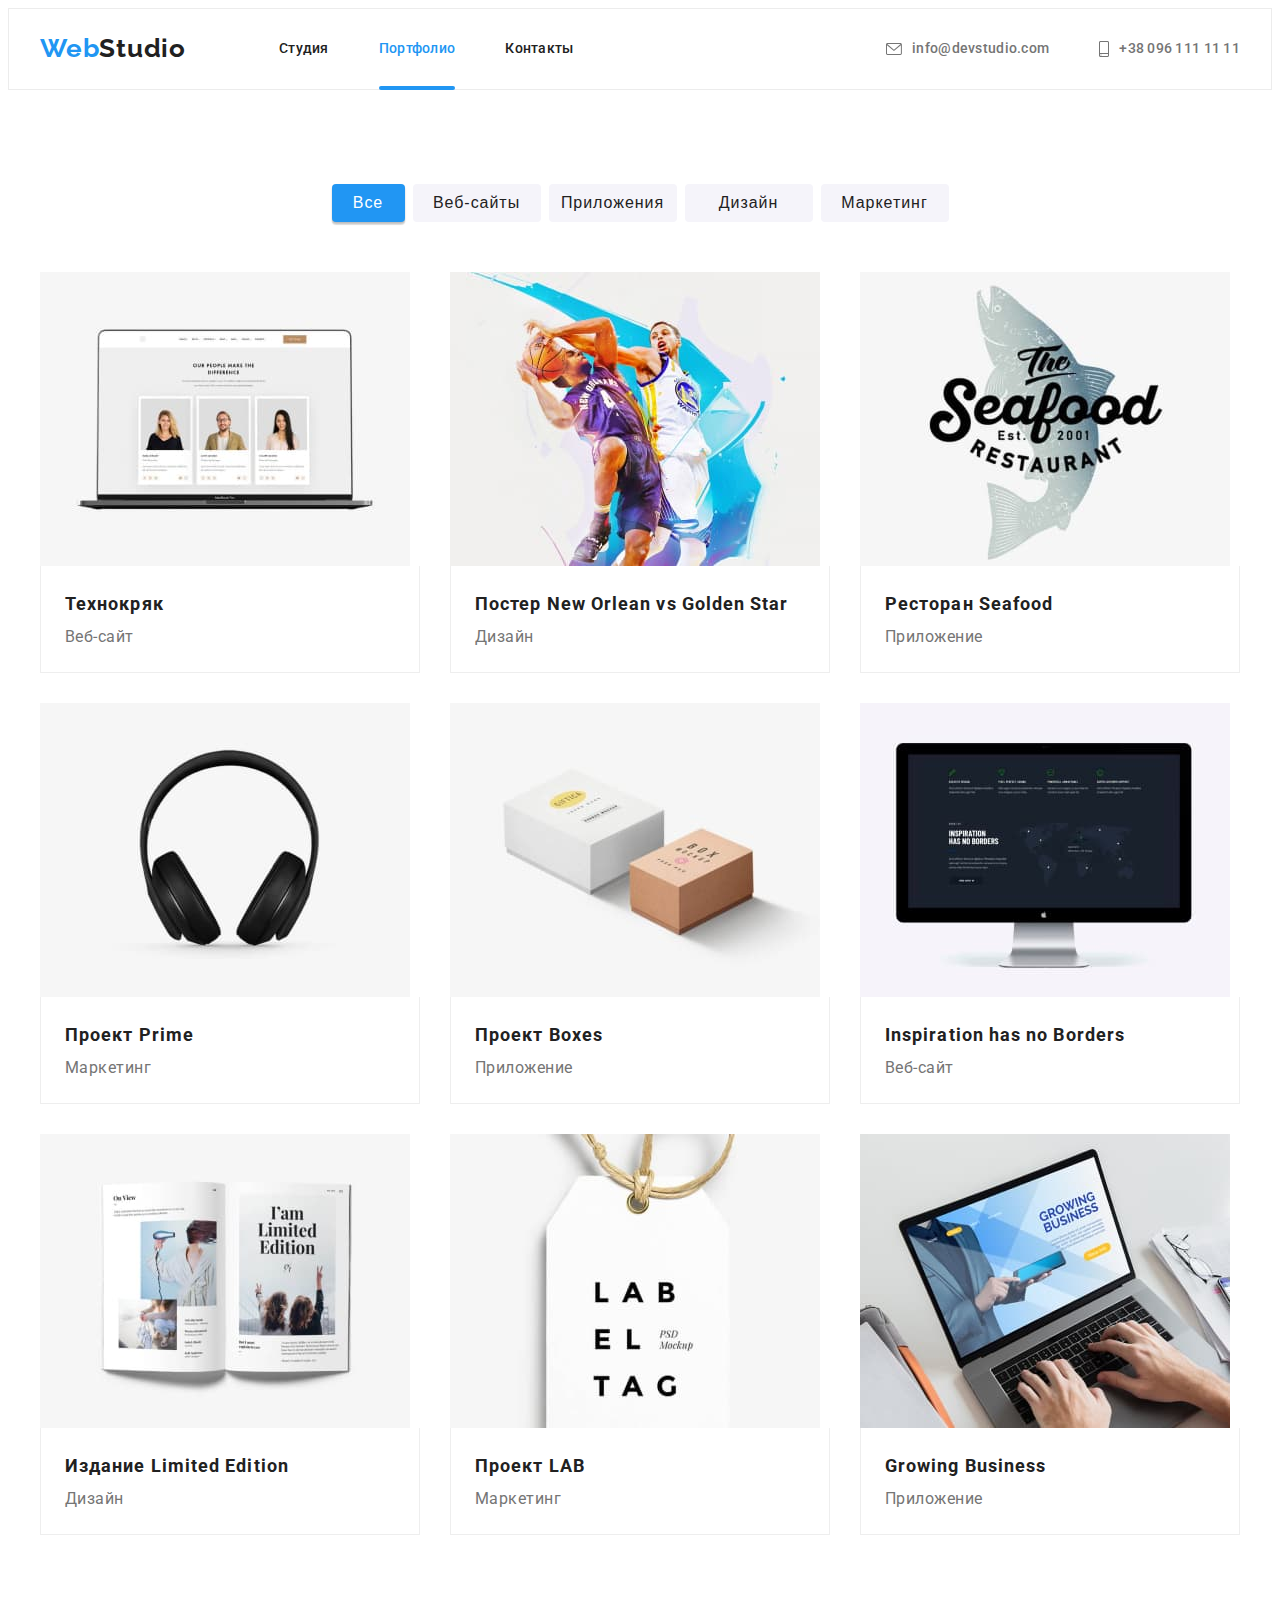
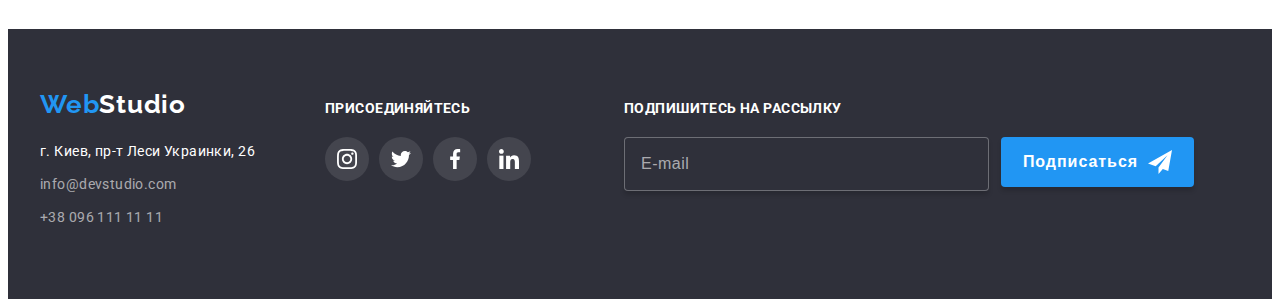
==== portfolio.html @ f20539b7 "ДЗ 8" ====
<!DOCTYPE html>
<html lang="ru">

<head>
    <meta charset="UTF-8">
    <meta name="viewport" content="width=device-width, initial-scale=1.0" />
    <title>Портфолио</title>
    <link rel="preconnect" href="https://fonts.gstatic.com">
    <link
        href="https://fonts.googleapis.com/css2?family=Raleway:wght@700&family=Roboto:wght@400;500;700;900&display=swap"
        rel="stylesheet">
    <link rel="stylesheet" href="https://cdnjs.cloudflare.com/ajax/libs/modern-normalize/1.0.0/modern-normalize.min.css"
        integrity="sha512-ISS7cAi1PEhQ8jnbJpJZMd29NlhNj4AWYyLOSp2CE/CsHxTCu+r+t0D2yoJudVrd0/8fTVPUVDzY5Tvli75u/g=="
        crossorigin="anonymous" />
    <link rel="stylesheet" href="./css/portfolio.min.css">
</head>
<body>
    <!--Шапка сайта-->
<header class="header">
    <div class="header-container container">
        <nav class="navigation">
            <a class="logo logo_theme_light link" href="/" lang="en"><span class="logo_accent-text">Web</span>Studio</a>
            <ul class="menu list">
                <li class="menu__item"><a class="menu__link link" href="./index.html">Студия</a></li>
                <li class="menu__item"><a class="menu__link menu__link_current link" href="">Портфолио</a></li>
                <li class="menu__item"><a class="menu__link link" href="">Контакты</a></li>
            </ul>
        </nav>
        <ul class="contact-list list">
            <li class="contact-list__item menu__item">
                <a class="contact-list__link link" href="mailto:info@devstudio.com">
                    <svg class="contact-list__logo" width="16px" height="12px">
                        <use href="./images/icons.svg#icon-mail"></use>
                    </svg> info@devstudio.com</a>
            </li>
            <li class="contact-list__item menu__item">
                <a class="contact-list__link link" href="tel:+380961111111">
                    <svg class="contact-list__logo" width="10px" height="16px">
                        <use href="./images/icons.svg#icon-tel"></use>
                    </svg> +38 096 111 11 11</a>
            </li>
        </ul>
    </div>
</header>
    <main>
        <section class="portfolio">
            <div class="container">
                <ul class="portfolio-fillter list">
                    <li class="portfolio-fillter__item">
                        <h2 class="visually-hidden">кнопка-все</h2>
                        <button class="portfolio-btn portfolio-btn_active button" type="button">Все</button>
                    </li>
                    <li class="portfolio-fillter__item">
                        <h2 class="visually-hidden">кнопка-веб-сайты</h2>
                        <button class="portfolio-btn button" type="button">Веб-сайты</button>
                    </li>
                    <li class="portfolio-fillter__item">
                        <h2 class="visually-hidden">кнопка-приложения</h2>
                        <button class="portfolio-btn button" type="button">Приложения</button>
                    </li>
                    <li class="portfolio-fillter__item">
                        <h2 class="visually-hidden">кнопка-дизайн</h2>
                        <button class="portfolio-btn button" type="button">Дизайн</button>
                    </li>
                    <li class="portfolio-fillter__item">
                        <h2 class="visually-hidden">кнопка-маркетинг</h2>
                        <button class="portfolio-btn button" type="button">Маркетинг</button>
                    </li>
                </ul>
                    <h2 class="visually-hidden">projects</h2>
                <ul class="portfolio__list list">
                    <li class="portfolio-card">
                        <a class="portfolio-card__link link" href="">
                           <div class="portfolio-card__overlay">
                                <img src="./images/technocryak.jpg" alt="изображение сайта" width="370" height="294">
                                <p class="portfolio-card__overlay_text">Технокряк это современная площадка распространения коронавируса. Компании используют эту платформу
                                    для цифрового
                                    шпионажа и атак на защищённые сервера конкурентов.</p>
                           </div>
                            <div class="portfolio-card__overlay_description">
                                <h3 class="portfolio-card__title">Технокряк</h3>
                                <p class="portfolio-card__category">Веб-сайт</p>
                            </div>
                        </a>
                    </li>
                    <li class="portfolio-card">
                        <a class="portfolio-card__link link" href="">
                            <div class="portfolio-card__overlay">
                                <img src="./images/neworlean.jpg" alt="изображение постера" width="370" height="294">
                                <p class="portfolio-card__overlay_text">Технокряк это современная площадка распространения коронавируса. Компании используют эту платформу
                                    для цифрового
                                    шпионажа и атак на защищённые сервера конкурентов.</p>
                            </div>
                            <div class="portfolio-card__overlay_description">
                                <h3 class="portfolio-card__title">Постер New Orlean vs Golden Star</h3>
                                <p class="portfolio-card__category">Дизайн</p>
                            </div>
                        </a>
                    </li>
                    <li class="portfolio-card">
                        <a class="portfolio-card__link link" href="">
                            <div class="portfolio-card__overlay">
                                <img src="./images/seafood.jpg" alt="приложение ресторана" width="370" height="294">
                                <p class="portfolio-card__overlay_text">Технокряк это современная площадка распространения коронавируса. Компании используют эту платформу
                                для цифрового
                                шпионажа и атак на защищённые сервера конкурентов.</p>
                            </div>
                            <div class="portfolio-card__overlay_description">
                                <h3 class="portfolio-card__title">Ресторан Seafood</h3>
                                <p class="portfolio-card__category">Приложение</p>
                            </div>
                        </a>
                    </li>
                    <li class="portfolio-card">
                        <a class="portfolio-card__link link" href="">
                            <div class="portfolio-card__overlay">
                                <img src="./images/prime.jpg" alt="изображение проекта маркетинга" width="370" height="294">
                                <p class="portfolio-card__overlay_text">Технокряк это современная площадка распространения коронавируса. Компании используют эту платформу
                                для цифрового
                                шпионажа и атак на защищённые сервера конкурентов.</p>
                            </div>
                            <div class="portfolio-card__overlay_description">
                                <h3 class="portfolio-card__title">Проект Prime</h3>
                                <p class="portfolio-card__category">Маркетинг</p>
                            </div>
                        </a>
                    </li>
                    <li class="portfolio-card">
                        <a class="portfolio-card__link link" href="">
                            <div class="portfolio-card__overlay">
                                <img src="./images/boxes.jpg" alt="изображение приложения проекта" width="370" height="294">
                                <p class="portfolio-card__overlay_text">Технокряк это современная площадка распространения коронавируса. Компании используют эту платформу
                                для цифрового
                                шпионажа и атак на защищённые сервера конкурентов.</p>
                            </div>
                            <div class="portfolio-card__overlay_description">
                                <h3 class="portfolio-card__title">Проект Boxes</h3>
                                <p class="portfolio-card__category">Приложение</p>
                            </div>
                        </a>
                    </li>
                    <li class="portfolio-card">
                        <a class="portfolio-card__link link" href="">
                            <div class="portfolio-card__overlay">
                                <img src="./images/inspiration.jpg" alt="изображение сайта" width="370" height="294">
                                <p class="portfolio-card__overlay_text">Технокряк это современная площадка распространения коронавируса. Компании используют эту платформу
                                для цифрового
                                шпионажа и атак на защищённые сервера конкурентов.</p>
                            </div>
                            <div class="portfolio-card__overlay_description">
                                <h3 class="portfolio-card__title">Inspiration has no Borders</h3>
                                <p class="portfolio-card__category">Веб-сайт</p>
                            </div>
                        </a>
                    </li>
                    <li class="portfolio-card">
                        <a class="portfolio-card__link link" href="">
                            <div class="portfolio-card__overlay">
                                <img src="./images/limitededition.jpg" alt="изображение дизайна издания" width="370" height="294">
                                <p class="portfolio-card__overlay_text">Технокряк это современная площадка распространения коронавируса. Компании используют эту платформу
                                для цифрового
                                шпионажа и атак на защищённые сервера конкурентов.</p>
                            </div>
                            <div class="portfolio-card__overlay_description">
                                <h3 class="portfolio-card__title">Издание Limited Edition</h3>
                                <p class="portfolio-card__category">Дизайн</p>
                            </div>
                        </a>
                    </li>
                    <li class="portfolio-card">
                        <a class="portfolio-card__link link" href="">
                            <div class="portfolio-card__overlay">
                                <img src="./images/lab.jpg" alt="изображение проекта маркетинга" width="370" height="294">
                                <p class="portfolio-card__overlay_text">Технокряк это современная площадка распространения коронавируса. Компании используют эту платформу
                                для цифрового
                                шпионажа и атак на защищённые сервера конкурентов.</p>
                            </div>
                            <div class="portfolio-card__overlay_description">
                                <h3 class="portfolio-card__title">Проект LAB</h3>
                                <p class="portfolio-card__category">Маркетинг</p>
                            </div>
                        </a>
                    </li>
                    <li class="portfolio-card">
                        <a class="portfolio-card__link link" href="">
                            <div class="portfolio-card__overlay">
                                <img src="./images/growingbusiness.jpg" alt="изображение приложения" width="370" height="294">
                                <p class="portfolio-card__overlay_text">Технокряк это современная площадка распространения коронавируса. Компании используют эту платформу
                                для цифрового
                                шпионажа и атак на защищённые сервера конкурентов.</p>
                            </div>
                            <div class="portfolio-card__overlay_description">
                                <h3 class="portfolio-card__title">Growing Business</h3>
                                <p class="portfolio-card__category">Приложение</p>
                            </div>
                        </a>
                    </li>
                </ul>
            </div>
        </section>
    </main>
    <!--Подвал сайта-->
    <footer class="footer">
        <div class="footer-container container">
            <div class="contacts-section">
                <a class="logo logo_theme_dark link" href="" lang="en"><span class="logo_accent-text">Web</span>Studio</a>
                <address class="address">
                    <ul class="address__list list">
                        <li class="address__item"><a class="address__link address__link_theme-light link"
                                href="https://goo.gl/maps/LXZm2R2SJm3Z9BvE9">г. Киев, пр-т Леси Украинки, 26</a></li>
                        <li class="address__item"><a class="address__link link" href="mailto:info@devstudio.com"
                                lang="en">info@devstudio.com</a></li>
                        <li class="address__item"><a class="address__link link" href="tel:+380961111111">+38 096 111 11
                                11</a></li>
                    </ul>
                </address>
            </div>
            <div class="footer-social-list">
                <p class="footer-social-list__text">присоединяйтесь</p>
                <ul class="social-list list">
                    <li class="social-list__item">
                        <a href="" class="social-list__link footer-social-list__link">
                            <svg class="social-list__icon" width="20px" height="20px">
                                <use href="./images/icons.svg#icon-instagram"></use>
                            </svg>
                        </a>
                    </li>
                    <li class="social-list__item">
                        <a href="" class="social-list__link footer-social-list__link">
                            <svg class="social-list__icon" width="20px" height="20px">
                                <use href="./images/icons.svg#icon-twitter"></use>
                            </svg>
                        </a>
                    </li>
                    <li class="social-list__item">
                        <a href="" class="social-list__link footer-social-list__link">
                            <svg class="social-list__icon" width="20px" height="20px">
                                <use href="./images/icons.svg#icon-facebook"></use>
                            </svg>
                        </a>
                    </li>
                    <li class="social-list__item">
                        <a href="" class="social-list__link footer-social-list__link">
                            <svg class="social-list__icon" width="20px" height="20px">
                                <use href="./images/icons.svg#icon-linkedin"></use>
                            </svg>
                        </a>
                    </li>
                </ul>
            </div>
            <div class="form-field">
                <b class="form-field__text">Подпишитесь на рассылку</b>
                <form action="#" class="footer-form">
                    <input type="email" name="footer-user-mail" class="footer-form__input" placeholder="E-mail" required>
                    <button type="submit" class="footer-form__btn hero__btn button">
                        Подписаться
                        <svg class="footer-form__icon" width="24px" height="24px">
                            <use href="./images/icons.svg#icon-send"></use>
                        </svg>
                    </button>
                </form>
            </div>
        </div>
    </footer>
    <script src="./js/modal.js"></script>
</body>
</html>
---- css/portfolio.min.css ----
:root{--main-font: "Roboto", sans-serif;--secondary-font: "Raleway", sans-serif;--accent-color: #2196f3;--footer-color: #2f303a;--background-color: #ffffff;--font-color: #212121;--description-color: #757575;--secondary-background: #f5f4fa;--adress-color: rgba(255, 255, 255, 0.6);--border-cards: #eeeeee;--accent-padding-top: 94px;--accent-padding-bottom: 94px;--color-link: #afb1b8;--color-footer-link: rgba(255, 255, 255, 0.1);--color-border-header: #ececec;--color-hover-btn: #188ce8}.visually-hidden{position:absolute !important;clip:rect(1px 1px 1px 1px);clip:rect(1px, 1px, 1px, 1px);padding:0 !important;border:0 !important;height:1px !important;width:1px !important;overflow:hidden}body{font-family:var(--main-font);background-color:var(--background-color)}h1,h2,h3,h4,h5,h6,p{margin:0}ul,ol{margin:0;padding:0}img{display:block}.link{text-decoration:none}.list{list-style:none}.address{font-style:normal}.title{font-weight:700;font-size:36px;line-height:1.17;letter-spacing:0.03em;color:var(--font-color);text-align:center;margin-bottom:50px}.container{width:1200px;margin:0 auto;padding-left:15px;padding-right:15px}.logo{font-family:var(--secondary-font);font-weight:700;font-size:26px;line-height:1.19;letter-spacing:0.03em}.logo_theme_light{padding-top:24px;padding-bottom:25px;margin-right:93px;color:var(--font-color)}.logo_theme_dark{color:var(--background-color)}.logo_accent-text{color:var(--accent-color)}.button{font-size:16px;line-height:1.88;letter-spacing:0.06em;cursor:pointer;border:none;border-radius:4px}.social-list{display:flex;align-items:center;justify-content:space-between;margin-top:16px}.social-list__link{display:flex;justify-content:center;align-items:center;border-radius:50%;width:44px;height:44px;background-color:var(--background-color);fill:var(--color-link);transition:fill 250ms cubic-bezier(0.4, 0, 0.2, 1),background-color 250ms cubic-bezier(0.4, 0, 0.2, 1)}.social-list__link:hover,.social-list__link:focus{fill:var(--background-color);background-color:var(--accent-color)}.portfolio-btn{font-weight:500;color:var(--font-color);background-color:var(--secondary-background);height:38px;width:128px;left:576px;top:174px;transition:background-color 250ms cubic-bezier(0.4, 0, 0.2, 1),color 250ms cubic-bezier(0.4, 0, 0.2, 1),box-shadow 250ms cubic-bezier(0.4, 0, 0.2, 1)}.portfolio-btn:hover,.portfolio-btn:focus{background-color:var(--accent-color);color:var(--background-color);box-shadow:0px 3px 1px rgba(0,0,0,0.1),0px 1px 2px rgba(0,0,0,0.08),0px 2px 2px rgba(0,0,0,0.12)}.portfolio-btn_active{background-color:var(--accent-color);color:var(--background-color);height:38px;width:73px;left:495px;top:174px;box-shadow:0px 3px 1px rgba(0,0,0,0.1),0px 1px 2px rgba(0,0,0,0.08),0px 2px 2px rgba(0,0,0,0.12)}.portfolio-fillter{display:flex;align-items:center;justify-content:center;margin-bottom:50px}.portfolio-fillter__item:not(:last-child){margin-right:8px}.header{border:1px solid var(--color-border-header)}.header-container{display:flex;align-items:center}.navigation{display:flex;align-items:center}.menu{display:flex;align-items:center}.menu__item{position:relative}.menu__item:not(:last-child){margin-right:50px}.menu__link{font-weight:500;font-size:14px;line-height:1.14;letter-spacing:0.02em;color:var(--font-color);padding:32px 0px;display:block;transition:color 250ms cubic-bezier(0.4, 0, 0.2, 1)}.menu__link:hover,.menu__link:focus{color:var(--accent-color)}.menu__link_current{color:var(--accent-color)}.menu__link_current::after{content:"";display:block;position:absolute;left:0;bottom:-1.5px;width:100%;height:4px;background-color:var(--accent-color);border-radius:4px}.contact-list{display:flex;justify-content:center;align-items:center;margin-left:auto}.contact-list__link{display:flex;align-items:center;font-weight:500;font-size:14px;line-height:1.14;letter-spacing:0.02em;color:var(--description-color);padding:32px 0px;transition:color 250ms cubic-bezier(0.4, 0, 0.2, 1)}.contact-list__link:hover,.contact-list__link:focus{color:var(--accent-color)}.contact-list__logo{margin-right:10px;fill:var(--description-color);transition:fill 250ms cubic-bezier(0.4, 0, 0.2, 1)}.contact-list__link:hover .contact-list__logo,.contact-list__link:focus .contact-list__logo{fill:var(--accent-color)}.hero{background-color:var(--footer-color);max-width:1600px;padding-top:200px;padding-bottom:200px;text-align:center;margin-left:auto;margin-right:auto;background-image:linear-gradient(rgba(47,48,58,0.4), rgba(47,48,58,0.4)),url(../images/bg-hero.jpg);background-position:center;background-repeat:no-repeat;background-size:cover;background-color:var(--footer-color)}.hero__title{font-weight:900;font-size:44px;line-height:1.36;letter-spacing:0.06em;color:var(--background-color);text-transform:uppercase;width:696px;margin:0 auto;margin-bottom:30px}.hero__btn{display:inline-block;font-weight:700;background-color:var(--accent-color);color:var(--background-color);height:50px;width:200px;left:700px;top:430px;box-shadow:0px 4px 4px 0px rgba(0,0,0,0.15);transition:background-color 250ms cubic-bezier(0.4, 0, 0.2, 1)}.hero__btn:hover,.hero__btn:focus{background-color:var(--color-hover-btn)}.portfolio{padding-top:var(--accent-padding-top);padding-bottom:var(--accent-padding-bottom)}.portfolio__list{display:flex;align-items:center;flex-wrap:wrap;margin-left:-30px;margin-top:-30px}.portfolio-card{flex-basis:calc(100% / 3 - 30px);margin-left:30px;margin-top:30px}.portfolio-card__link{display:block}.portfolio-card__link:hover,.portfolio-card__link:focus{box-shadow:0px 4px 4px 0px rgba(0,0,0,0.25);transition:box-shadow 250ms cubic-bezier(0.4, 0, 0.2, 1)}.portfolio-card__title{font-weight:700;font-size:18px;line-height:2;letter-spacing:0.06em;color:var(--font-color)}.portfolio-card__category{font-size:16px;line-height:1.88;letter-spacing:0.03em;color:var(--description-color)}.portfolio-card__overlay{position:relative;overflow:hidden}.portfolio-card__overlay_text{position:absolute;top:0;left:0;height:100%;background-color:transparent;color:var(--background-color);font-size:18px;line-height:1.56;letter-spacing:0.03em;text-align:left;padding:63px 24px;overflow:auto;transform:translateY(100%);transition:transform 250ms cubic-bezier(0.4, 0, 0.2, 1),background-color 250ms cubic-bezier(0.4, 0, 0.2, 1)}.portfolio-card__link:hover .portfolio-card__overlay_text,.portfolio-card__link:focus .portfolio-card__overlay_text{transform:translateY(0%);background-color:rgba(33,150,243,0.9)}.portfolio-card__overlay_description{padding:20px 24px;border-right:1px solid var(--border-cards);border-bottom:1px solid var(--border-cards);border-left:1px solid var(--border-cards)}.footer{background-color:var(--footer-color);padding-top:60px;padding-bottom:60px}.footer-container{display:flex;align-items:baseline}.address__list{margin-top:20px}.address__item{margin-bottom:9px}.address__link{font-size:14px;line-height:1.71;letter-spacing:0.03em;color:var(--adress-color);transition:color 250ms cubic-bezier(0.4, 0, 0.2, 1)}.address__link:hover,.address__link:focus{color:var(--accent-color)}.address__link_theme-light{color:var(--background-color);transition:color 250ms cubic-bezier(0.4, 0, 0.2, 1)}.address__link_theme-light:hover,.address__link_theme-light:focus{color:var(--accent-color)}.footer-social-list{width:206px;height:80px;margin-left:70px}.footer-social-list__text{font-size:14px;font-weight:700;line-height:1.14;letter-spacing:0.03em;color:var(--background-color);margin-bottom:20px;text-transform:uppercase}.footer-social-list__link{background-color:var(--color-footer-link);fill:var(--background-color)}.form-field{height:86px;width:570px;margin-left:93px}.form-field__text{display:block;font-size:14px;font-weight:700;line-height:1.14;letter-spacing:0.03em;color:var(--background-color);text-transform:uppercase}.footer-form{display:flex;margin-top:20px}.footer-form__input{width:358px;height:50px;border:1px solid rgba(255,255,255,0.3);box-shadow:0px 4px 4px rgba(0,0,0,0.15);border-radius:4px;background-color:var(--footer-color);margin-right:12px;padding-left:16px;color:var(--adress-color)}.footer-form__input::placeholder{font-size:16px;font-weight:400;line-height:1.25;letter-spacing:0.03em;color:var(--adress-color)}.footer-form__btn{display:flex;justify-content:center;align-items:center}.footer-form__icon{fill:var(--background-color);margin-left:10px}
/*# sourceMappingURL=portfolio.min.css.map */
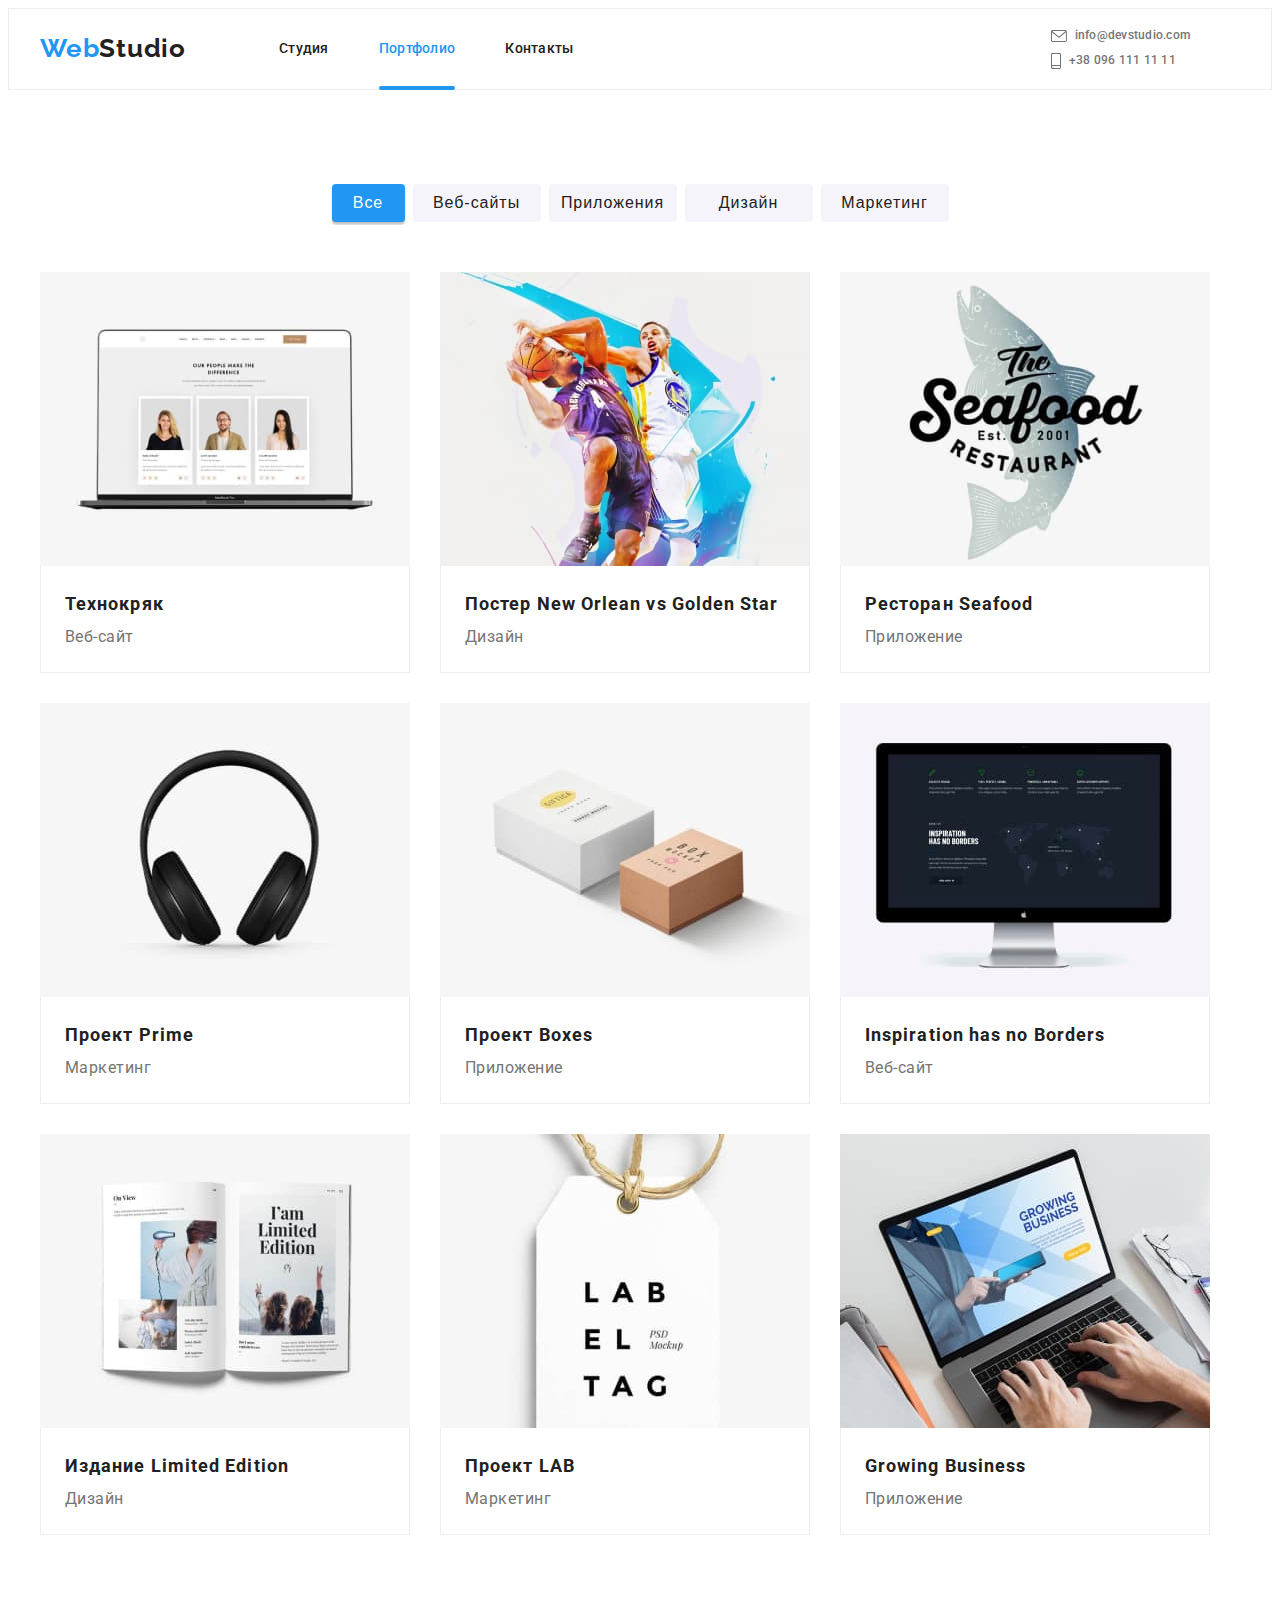
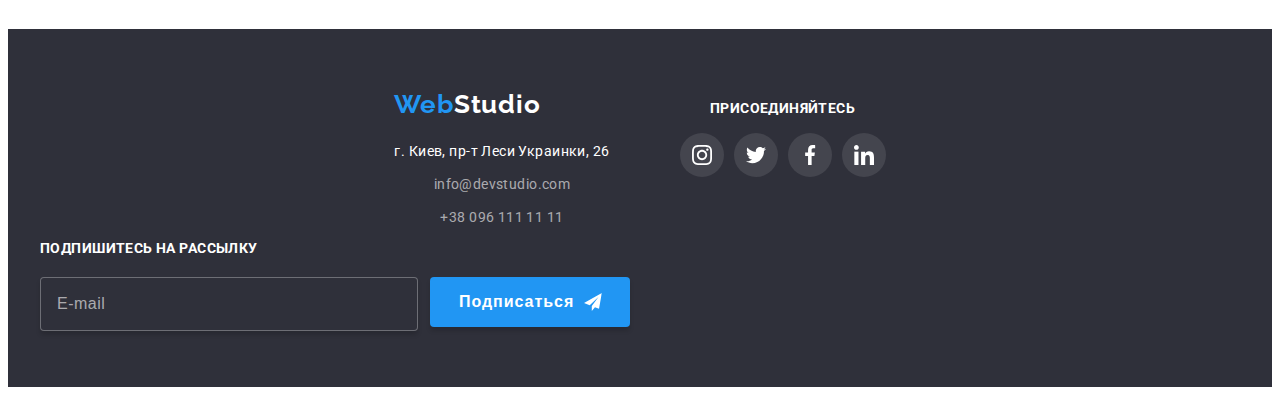
==== commit 18894679: "ДЗ 8" ====
--- a/portfolio.html
+++ b/portfolio.html
@@ -71,12 +71,23 @@
                 <ul class="portfolio__list list">
                     <li class="portfolio-card">
                         <a class="portfolio-card__link link" href="">
-                           <div class="portfolio-card__overlay">
-                                <img src="./images/technocryak.jpg" alt="изображение сайта" width="370" height="294">
+                            <div class="portfolio-card__overlay">
+                                <picture class="portfolio-card__picture">
+                                    <source
+                                        srcset="./images/portfolio/technocryak/technocryak-desktop.jpg 1x, ./images/portfolio/technocryak/technocryak-desktop@2x.jpg 2x"
+                                        media="(min-width: 1200px)">
+                                    <source
+                                        srcset="./images/portfolio/technocryak/technocryak-tablet.jpg 1x, ./images/portfolio/technocryak/technocryak-tablet@2x.jpg 2x"
+                                        media="(min-width: 768px)">
+                                    <source
+                                        srcset="./images/portfolio/technocryak/technocryak-mobile.jpg 1x, ./images/portfolio/technocryak/technocryak-mobile@2x.jpg 2x"
+                                        media="(min-width: 320px)">
+                                    <img src="./images/portfolio/technocryak/technocryak-mobile.jpg" alt="изображение сайта">
+                                </picture>
                                 <p class="portfolio-card__overlay_text">Технокряк это современная площадка распространения коронавируса. Компании используют эту платформу
                                     для цифрового
                                     шпионажа и атак на защищённые сервера конкурентов.</p>
-                           </div>
+                            </div>
                             <div class="portfolio-card__overlay_description">
                                 <h3 class="portfolio-card__title">Технокряк</h3>
                                 <p class="portfolio-card__category">Веб-сайт</p>
@@ -86,7 +97,18 @@
                     <li class="portfolio-card">
                         <a class="portfolio-card__link link" href="">
                             <div class="portfolio-card__overlay">
-                                <img src="./images/neworlean.jpg" alt="изображение постера" width="370" height="294">
+                                <picture class="portfolio-card__picture">
+                                    <source
+                                        srcset="./images/portfolio/neworlean/neworlean-desktop.jpg 1x, ./images/portfolio/neworlean/neworlean-desktop@2x.jpg 2x"
+                                        media="(min-width: 1200px)">
+                                    <source
+                                        srcset="./images/portfolio/neworlean/neworlean-tablet.jpg 1x, ./images/portfolio/neworlean/neworlean-tablet@2x.jpg 2x"
+                                        media="(min-width: 768px)">
+                                    <source
+                                        srcset="./images/portfolio/neworlean/neworlean-mobile.jpg 1x, ./images/portfolio/neworlean/neworlean-mobile@2x.jpg 2x"
+                                        media="(min-width: 320px)">
+                                    <img src="./images/portfolio/neworlean/neworlean-mobile.jpg" alt="изображение постера">
+                                </picture>
                                 <p class="portfolio-card__overlay_text">Технокряк это современная площадка распространения коронавируса. Компании используют эту платформу
                                     для цифрового
                                     шпионажа и атак на защищённые сервера конкурентов.</p>
@@ -100,7 +122,18 @@
                     <li class="portfolio-card">
                         <a class="portfolio-card__link link" href="">
                             <div class="portfolio-card__overlay">
-                                <img src="./images/seafood.jpg" alt="приложение ресторана" width="370" height="294">
+                                <picture class="portfolio-card__picture">
+                                    <source
+                                        srcset="./images/portfolio/seafood/seafood-desktop.jpg 1x, ./images/portfolio/seafood/seafood-desktop@2x.jpg 2x"
+                                        media="(min-width: 1200px)">
+                                    <source
+                                        srcset="./images/portfolio/seafood/seafood-tablet.jpg 1x, ./images/portfolio/seafood/seafood-tablet@2x.jpg 2x"
+                                        media="(min-width: 768px)">
+                                    <source
+                                        srcset="./images/portfolio/seafood/seafood-mobile.jpg 1x, ./images/portfolio/seafood/seafood-mobile@2x.jpg 2x"
+                                        media="(min-width: 320px)">
+                                    <img src="./images/portfolio/seafood/seafood-mobile.jpg" alt="приложение ресторана">
+                                </picture>
                                 <p class="portfolio-card__overlay_text">Технокряк это современная площадка распространения коронавируса. Компании используют эту платформу
                                 для цифрового
                                 шпионажа и атак на защищённые сервера конкурентов.</p>
@@ -114,7 +147,15 @@
                     <li class="portfolio-card">
                         <a class="portfolio-card__link link" href="">
                             <div class="portfolio-card__overlay">
-                                <img src="./images/prime.jpg" alt="изображение проекта маркетинга" width="370" height="294">
+                                <picture class="portfolio-card__picture">
+                                    <source srcset="./images/portfolio/prime/prime-desktop.jpg 1x, ./images/portfolio/prime/prime-desktop@2x.jpg 2x"
+                                        media="(min-width: 1200px)">
+                                    <source srcset="./images/portfolio/prime/prime-tablet.jpg 1x, ./images/portfolio/prime/prime-tablet@2x.jpg 2x"
+                                        media="(min-width: 768px)">
+                                    <source srcset="./images/portfolio/prime/prime-mobile.jpg 1x, ./images/portfolio/prime/prime-mobile@2x.jpg 2x"
+                                        media="(min-width: 320px)">
+                                    <img src="./images/portfolio/prime/prime-mobile.jpg" alt="изображение проекта маркетинга">
+                                </picture>
                                 <p class="portfolio-card__overlay_text">Технокряк это современная площадка распространения коронавируса. Компании используют эту платформу
                                 для цифрового
                                 шпионажа и атак на защищённые сервера конкурентов.</p>
@@ -128,7 +169,15 @@
                     <li class="portfolio-card">
                         <a class="portfolio-card__link link" href="">
                             <div class="portfolio-card__overlay">
-                                <img src="./images/boxes.jpg" alt="изображение приложения проекта" width="370" height="294">
+                                <picture class="portfolio-card__picture">
+                                    <source srcset="./images/portfolio/boxes/boxes-desktop.jpg 1x, ./images/portfolio/boxes/boxes-desktop@2x.jpg 2x"
+                                        media="(min-width: 1200px)">
+                                    <source srcset="./images/portfolio/boxes/boxes-tablet.jpg 1x, ./images/portfolio/boxes/boxes-tablet@2x.jpg 2x"
+                                        media="(min-width: 768px)">
+                                    <source srcset="./images/portfolio/boxes/boxes-mobile.jpg 1x, ./images/portfolio/boxes/boxes-mobile@2x.jpg 2x"
+                                        media="(min-width: 320px)">
+                                    <img src="./images/portfolio/boxes/boxes-mobile.jpg" alt="изображение приложения проекта">
+                                </picture>
                                 <p class="portfolio-card__overlay_text">Технокряк это современная площадка распространения коронавируса. Компании используют эту платформу
                                 для цифрового
                                 шпионажа и атак на защищённые сервера конкурентов.</p>
@@ -142,7 +191,15 @@
                     <li class="portfolio-card">
                         <a class="portfolio-card__link link" href="">
                             <div class="portfolio-card__overlay">
-                                <img src="./images/inspiration.jpg" alt="изображение сайта" width="370" height="294">
+                                <picture class="portfolio-card__picture">
+                                    <source srcset="./images/portfolio/inspiration/inspiration-desktop.jpg 1x, ./images/portfolio/inspiration/inspiration-desktop@2x.jpg 2x"
+                                        media="(min-width: 1200px)">
+                                    <source srcset="./images/portfolio/inspiration/inspiration-tablet.jpg 1x, ./images/portfolio/inspiration/inspiration-tablet@2x.jpg 2x"
+                                        media="(min-width: 768px)">
+                                    <source srcset="./images/portfolio/inspiration/inspiration-mobile.jpg 1x, ./images/portfolio/inspiration/inspiration-mobile@2x.jpg 2x"
+                                        media="(min-width: 320px)">
+                                    <img src="./images/portfolio/inspiration/inspiration-mobile.jpg" alt="изображение сайта">
+                                </picture>
                                 <p class="portfolio-card__overlay_text">Технокряк это современная площадка распространения коронавируса. Компании используют эту платформу
                                 для цифрового
                                 шпионажа и атак на защищённые сервера конкурентов.</p>
@@ -156,7 +213,18 @@
                     <li class="portfolio-card">
                         <a class="portfolio-card__link link" href="">
                             <div class="portfolio-card__overlay">
-                                <img src="./images/limitededition.jpg" alt="изображение дизайна издания" width="370" height="294">
+                                <picture class="portfolio-card__picture">
+                                    <source
+                                        srcset="./images/portfolio/limited-edition/limited-edition-desktop.jpg 1x, ./images/portfolio/limited-edition/limited-edition-desktop@2x.jpg 2x"
+                                        media="(min-width: 1200px)">
+                                    <source
+                                        srcset="./images/portfolio/limited-edition/limited-edition-tablet.jpg 1x, ./images/portfolio/limited-edition/limited-edition-tablet@2x.jpg 2x"
+                                        media="(min-width: 768px)">
+                                    <source
+                                        srcset="./images/portfolio/limited-edition/limited-edition-mobile.jpg 1x, ./images/portfolio/limited-edition/limited-edition-mobile@2x.jpg 2x"
+                                        media="(min-width: 320px)">
+                                    <img src="./images/portfolio/limited-edition/limited-edition-mobile.jpg" alt="изображение дизайна издания">
+                                </picture>
                                 <p class="portfolio-card__overlay_text">Технокряк это современная площадка распространения коронавируса. Компании используют эту платформу
                                 для цифрового
                                 шпионажа и атак на защищённые сервера конкурентов.</p>
@@ -170,7 +238,18 @@
                     <li class="portfolio-card">
                         <a class="portfolio-card__link link" href="">
                             <div class="portfolio-card__overlay">
-                                <img src="./images/lab.jpg" alt="изображение проекта маркетинга" width="370" height="294">
+                                <picture class="portfolio-card__picture">
+                                    <source
+                                        srcset="./images/portfolio/lab/lab-desktop.jpg 1x, ./images/portfolio/lab/lab-desktop@2x.jpg 2x"
+                                        media="(min-width: 1200px)">
+                                    <source
+                                        srcset="./images/portfolio/lab/lab-tablet.jpg 1x, ./images/portfolio/lab/lab-tablet@2x.jpg 2x"
+                                        media="(min-width: 768px)">
+                                    <source
+                                        srcset="./images/portfolio/lab/lab-mobile.jpg 1x, ./images/portfolio/lab/lab-mobile@2x.jpg 2x"
+                                        media="(min-width: 320px)">
+                                    <img src="./images/portfolio/lab/lab-mobile.jpg" alt="изображение проекта маркетинга">
+                                </picture>
                                 <p class="portfolio-card__overlay_text">Технокряк это современная площадка распространения коронавируса. Компании используют эту платформу
                                 для цифрового
                                 шпионажа и атак на защищённые сервера конкурентов.</p>
@@ -184,7 +263,15 @@
                     <li class="portfolio-card">
                         <a class="portfolio-card__link link" href="">
                             <div class="portfolio-card__overlay">
-                                <img src="./images/growingbusiness.jpg" alt="изображение приложения" width="370" height="294">
+                                <picture class="portfolio-card__picture">
+                                    <source srcset="./images/portfolio/growingbusiness/growingbusiness-desktop.jpg 1x, ./images/portfolio/growingbusiness/growingbusiness-desktop@2x.jpg 2x"
+                                        media="(min-width: 1200px)">
+                                    <source srcset="./images/portfolio/growingbusiness/growingbusiness-tablet.jpg 1x, ./images/portfolio/growingbusiness/growingbusiness-tablet@2x.jpg 2x"
+                                        media="(min-width: 768px)">
+                                    <source srcset="./images/portfolio/growingbusiness/growingbusiness-mobile.jpg 1x, ./images/portfolio/growingbusiness/growingbusiness-mobile@2x.jpg 2x"
+                                        media="(min-width: 320px)">
+                                    <img src="./images/portfolio/growingbusiness/growingbusiness-mobile.jpg" alt="изображение приложения">
+                                </picture>
                                 <p class="portfolio-card__overlay_text">Технокряк это современная площадка распространения коронавируса. Компании используют эту платформу
                                 для цифрового
                                 шпионажа и атак на защищённые сервера конкурентов.</p>
--- a/css/portfolio.min.css
+++ b/css/portfolio.min.css
@@ -1,2 +1,2 @@
-:root{--main-font: "Roboto", sans-serif;--secondary-font: "Raleway", sans-serif;--accent-color: #2196f3;--footer-color: #2f303a;--background-color: #ffffff;--font-color: #212121;--description-color: #757575;--secondary-background: #f5f4fa;--adress-color: rgba(255, 255, 255, 0.6);--border-cards: #eeeeee;--accent-padding-top: 94px;--accent-padding-bottom: 94px;--color-link: #afb1b8;--color-footer-link: rgba(255, 255, 255, 0.1);--color-border-header: #ececec;--color-hover-btn: #188ce8}.visually-hidden{position:absolute !important;clip:rect(1px 1px 1px 1px);clip:rect(1px, 1px, 1px, 1px);padding:0 !important;border:0 !important;height:1px !important;width:1px !important;overflow:hidden}body{font-family:var(--main-font);background-color:var(--background-color)}h1,h2,h3,h4,h5,h6,p{margin:0}ul,ol{margin:0;padding:0}img{display:block}.link{text-decoration:none}.list{list-style:none}.address{font-style:normal}.title{font-weight:700;font-size:36px;line-height:1.17;letter-spacing:0.03em;color:var(--font-color);text-align:center;margin-bottom:50px}.container{width:1200px;margin:0 auto;padding-left:15px;padding-right:15px}.logo{font-family:var(--secondary-font);font-weight:700;font-size:26px;line-height:1.19;letter-spacing:0.03em}.logo_theme_light{padding-top:24px;padding-bottom:25px;margin-right:93px;color:var(--font-color)}.logo_theme_dark{color:var(--background-color)}.logo_accent-text{color:var(--accent-color)}.button{font-size:16px;line-height:1.88;letter-spacing:0.06em;cursor:pointer;border:none;border-radius:4px}.social-list{display:flex;align-items:center;justify-content:space-between;margin-top:16px}.social-list__link{display:flex;justify-content:center;align-items:center;border-radius:50%;width:44px;height:44px;background-color:var(--background-color);fill:var(--color-link);transition:fill 250ms cubic-bezier(0.4, 0, 0.2, 1),background-color 250ms cubic-bezier(0.4, 0, 0.2, 1)}.social-list__link:hover,.social-list__link:focus{fill:var(--background-color);background-color:var(--accent-color)}.portfolio-btn{font-weight:500;color:var(--font-color);background-color:var(--secondary-background);height:38px;width:128px;left:576px;top:174px;transition:background-color 250ms cubic-bezier(0.4, 0, 0.2, 1),color 250ms cubic-bezier(0.4, 0, 0.2, 1),box-shadow 250ms cubic-bezier(0.4, 0, 0.2, 1)}.portfolio-btn:hover,.portfolio-btn:focus{background-color:var(--accent-color);color:var(--background-color);box-shadow:0px 3px 1px rgba(0,0,0,0.1),0px 1px 2px rgba(0,0,0,0.08),0px 2px 2px rgba(0,0,0,0.12)}.portfolio-btn_active{background-color:var(--accent-color);color:var(--background-color);height:38px;width:73px;left:495px;top:174px;box-shadow:0px 3px 1px rgba(0,0,0,0.1),0px 1px 2px rgba(0,0,0,0.08),0px 2px 2px rgba(0,0,0,0.12)}.portfolio-fillter{display:flex;align-items:center;justify-content:center;margin-bottom:50px}.portfolio-fillter__item:not(:last-child){margin-right:8px}.header{border:1px solid var(--color-border-header)}.header-container{display:flex;align-items:center}.navigation{display:flex;align-items:center}.menu{display:flex;align-items:center}.menu__item{position:relative}.menu__item:not(:last-child){margin-right:50px}.menu__link{font-weight:500;font-size:14px;line-height:1.14;letter-spacing:0.02em;color:var(--font-color);padding:32px 0px;display:block;transition:color 250ms cubic-bezier(0.4, 0, 0.2, 1)}.menu__link:hover,.menu__link:focus{color:var(--accent-color)}.menu__link_current{color:var(--accent-color)}.menu__link_current::after{content:"";display:block;position:absolute;left:0;bottom:-1.5px;width:100%;height:4px;background-color:var(--accent-color);border-radius:4px}.contact-list{display:flex;justify-content:center;align-items:center;margin-left:auto}.contact-list__link{display:flex;align-items:center;font-weight:500;font-size:14px;line-height:1.14;letter-spacing:0.02em;color:var(--description-color);padding:32px 0px;transition:color 250ms cubic-bezier(0.4, 0, 0.2, 1)}.contact-list__link:hover,.contact-list__link:focus{color:var(--accent-color)}.contact-list__logo{margin-right:10px;fill:var(--description-color);transition:fill 250ms cubic-bezier(0.4, 0, 0.2, 1)}.contact-list__link:hover .contact-list__logo,.contact-list__link:focus .contact-list__logo{fill:var(--accent-color)}.hero{background-color:var(--footer-color);max-width:1600px;padding-top:200px;padding-bottom:200px;text-align:center;margin-left:auto;margin-right:auto;background-image:linear-gradient(rgba(47,48,58,0.4), rgba(47,48,58,0.4)),url(../images/bg-hero.jpg);background-position:center;background-repeat:no-repeat;background-size:cover;background-color:var(--footer-color)}.hero__title{font-weight:900;font-size:44px;line-height:1.36;letter-spacing:0.06em;color:var(--background-color);text-transform:uppercase;width:696px;margin:0 auto;margin-bottom:30px}.hero__btn{display:inline-block;font-weight:700;background-color:var(--accent-color);color:var(--background-color);height:50px;width:200px;left:700px;top:430px;box-shadow:0px 4px 4px 0px rgba(0,0,0,0.15);transition:background-color 250ms cubic-bezier(0.4, 0, 0.2, 1)}.hero__btn:hover,.hero__btn:focus{background-color:var(--color-hover-btn)}.portfolio{padding-top:var(--accent-padding-top);padding-bottom:var(--accent-padding-bottom)}.portfolio__list{display:flex;align-items:center;flex-wrap:wrap;margin-left:-30px;margin-top:-30px}.portfolio-card{flex-basis:calc(100% / 3 - 30px);margin-left:30px;margin-top:30px}.portfolio-card__link{display:block}.portfolio-card__link:hover,.portfolio-card__link:focus{box-shadow:0px 4px 4px 0px rgba(0,0,0,0.25);transition:box-shadow 250ms cubic-bezier(0.4, 0, 0.2, 1)}.portfolio-card__title{font-weight:700;font-size:18px;line-height:2;letter-spacing:0.06em;color:var(--font-color)}.portfolio-card__category{font-size:16px;line-height:1.88;letter-spacing:0.03em;color:var(--description-color)}.portfolio-card__overlay{position:relative;overflow:hidden}.portfolio-card__overlay_text{position:absolute;top:0;left:0;height:100%;background-color:transparent;color:var(--background-color);font-size:18px;line-height:1.56;letter-spacing:0.03em;text-align:left;padding:63px 24px;overflow:auto;transform:translateY(100%);transition:transform 250ms cubic-bezier(0.4, 0, 0.2, 1),background-color 250ms cubic-bezier(0.4, 0, 0.2, 1)}.portfolio-card__link:hover .portfolio-card__overlay_text,.portfolio-card__link:focus .portfolio-card__overlay_text{transform:translateY(0%);background-color:rgba(33,150,243,0.9)}.portfolio-card__overlay_description{padding:20px 24px;border-right:1px solid var(--border-cards);border-bottom:1px solid var(--border-cards);border-left:1px solid var(--border-cards)}.footer{background-color:var(--footer-color);padding-top:60px;padding-bottom:60px}.footer-container{display:flex;align-items:baseline}.address__list{margin-top:20px}.address__item{margin-bottom:9px}.address__link{font-size:14px;line-height:1.71;letter-spacing:0.03em;color:var(--adress-color);transition:color 250ms cubic-bezier(0.4, 0, 0.2, 1)}.address__link:hover,.address__link:focus{color:var(--accent-color)}.address__link_theme-light{color:var(--background-color);transition:color 250ms cubic-bezier(0.4, 0, 0.2, 1)}.address__link_theme-light:hover,.address__link_theme-light:focus{color:var(--accent-color)}.footer-social-list{width:206px;height:80px;margin-left:70px}.footer-social-list__text{font-size:14px;font-weight:700;line-height:1.14;letter-spacing:0.03em;color:var(--background-color);margin-bottom:20px;text-transform:uppercase}.footer-social-list__link{background-color:var(--color-footer-link);fill:var(--background-color)}.form-field{height:86px;width:570px;margin-left:93px}.form-field__text{display:block;font-size:14px;font-weight:700;line-height:1.14;letter-spacing:0.03em;color:var(--background-color);text-transform:uppercase}.footer-form{display:flex;margin-top:20px}.footer-form__input{width:358px;height:50px;border:1px solid rgba(255,255,255,0.3);box-shadow:0px 4px 4px rgba(0,0,0,0.15);border-radius:4px;background-color:var(--footer-color);margin-right:12px;padding-left:16px;color:var(--adress-color)}.footer-form__input::placeholder{font-size:16px;font-weight:400;line-height:1.25;letter-spacing:0.03em;color:var(--adress-color)}.footer-form__btn{display:flex;justify-content:center;align-items:center}.footer-form__icon{fill:var(--background-color);margin-left:10px}
+:root{--main-font: "Roboto", sans-serif;--secondary-font: "Raleway", sans-serif;--accent-color: #2196f3;--footer-color: #2f303a;--background-color: #ffffff;--font-color: #212121;--description-color: #757575;--secondary-background: #f5f4fa;--adress-color: rgba(255, 255, 255, 0.6);--border-cards: #eeeeee;--accent-mobile-padding-top: 60px;--accent-mobile-padding-bottom: 60px;--accent-padding-top: 94px;--accent-padding-bottom: 94px;--color-link: #afb1b8;--color-footer-link: rgba(255, 255, 255, 0.1);--color-border-header: #ececec;--color-hover-btn: #188ce8}.visually-hidden{position:absolute !important;clip:rect(1px 1px 1px 1px);clip:rect(1px, 1px, 1px, 1px);padding:0 !important;border:0 !important;height:1px !important;width:1px !important;overflow:hidden}body{font-family:var(--main-font);background-color:var(--background-color)}h1,h2,h3,h4,h5,h6,p{margin:0}ul,ol{margin:0;padding:0}img{display:block;max-width:100%;width:100%}.link{text-decoration:none}.list{list-style:none}.address{font-style:normal}.title{font-weight:700;font-size:28px;line-height:1.17;letter-spacing:0.03em;color:var(--font-color);text-align:center;margin-bottom:30px}@media screen and (min-width: 1200px){.title{font-size:36px;margin-bottom:50px}}.container{padding-left:15px;padding-right:15px}@media screen and (min-width: 480px){.container{max-width:480px;margin:0 auto}}@media screen and (min-width: 768px){.container{max-width:768px}}@media screen and (min-width: 1200px){.container{max-width:1200px}}.logo{font-family:var(--secondary-font);font-weight:700;font-size:24px;line-height:1.19;letter-spacing:0.03em}@media screen and (min-width: 1200px){.logo{font-size:26px}}.logo_theme_light{color:var(--font-color);padding:16px 0px}@media screen and (min-width: 768px){.logo_theme_light{margin-right:88px;padding:26px 0px}}@media screen and (min-width: 1200px){.logo_theme_light{margin-right:93px;padding-top:24px;padding-bottom:25px}}.logo_theme_dark{color:var(--background-color)}.logo_accent-text{color:var(--accent-color)}.button{font-size:16px;line-height:1.88;letter-spacing:0.06em;cursor:pointer;border:none;border-radius:4px}.social-list{display:flex;flex-wrap:wrap;justify-content:center;align-items:center;margin-top:16px;width:100%;max-width:100%}.social-list__item{display:flex;justify-content:center;align-items:center}.social-list__item:not(:last-child){margin-right:10px}.social-list__link{display:flex;justify-content:center;align-items:center;width:44px;height:44px;border-radius:50%;background-color:var(--background-color);fill:var(--color-link);transition:fill 250ms cubic-bezier(0.4, 0, 0.2, 1),background-color 250ms cubic-bezier(0.4, 0, 0.2, 1)}.social-list__link:hover,.social-list__link:focus{fill:var(--background-color);background-color:var(--accent-color)}.portfolio-btn{font-weight:500;color:var(--font-color);background-color:var(--secondary-background);height:38px;width:128px;left:576px;top:174px;transition:background-color 250ms cubic-bezier(0.4, 0, 0.2, 1),color 250ms cubic-bezier(0.4, 0, 0.2, 1),box-shadow 250ms cubic-bezier(0.4, 0, 0.2, 1)}.portfolio-btn:hover,.portfolio-btn:focus{background-color:var(--accent-color);color:var(--background-color);box-shadow:0px 3px 1px rgba(0,0,0,0.1),0px 1px 2px rgba(0,0,0,0.08),0px 2px 2px rgba(0,0,0,0.12)}.portfolio-btn_active{background-color:var(--accent-color);color:var(--background-color);height:38px;width:73px;left:495px;top:174px;box-shadow:0px 3px 1px rgba(0,0,0,0.1),0px 1px 2px rgba(0,0,0,0.08),0px 2px 2px rgba(0,0,0,0.12)}.portfolio-fillter{display:flex;flex-wrap:wrap;align-items:center;margin-bottom:25px}.portfolio-fillter__item:not(:last-child){margin-right:8px}@media screen and (min-width: 768px){.portfolio-fillter{justify-content:center;margin-bottom:30px}}@media screen and (min-width: 1200px){.portfolio-fillter{margin-bottom:50px}}.portfolio-fillter__item{margin-bottom:15px}@media screen and (min-width: 768px){.portfolio-fillter__item{margin-bottom:unset}}.header{border:1px solid var(--color-border-header)}.header-container{display:flex;align-items:center;justify-content:space-between}@media screen and (max-width: 767px){.menu{display:none}.contact-list{display:none}.mobile-menu{position:fixed;top:0;left:50%;width:100vw;max-width:480px;height:100vh;padding:48px 40px;background-color:var(--background-color);transform:translateY(-100%) translateX(-50%);transition:transform 250ms cubic-bezier(0.4, 0, 0.2, 1)}.burger-btn,.mobile-menu__btn-close{background-color:transparent;border:none;padding:0}.burger-btn:hover,.burger-btn:focus,.mobile-menu__btn-close:hover,.mobile-menu__btn-close:focus{fill:var(--accent-color)}.mobile-menu__btn-close{position:absolute;top:10px;right:15px}.is-open{transform:translateY(0) translateX(-50%)}}@media screen and (min-width: 768px){.burger-btn{display:none}.mobile-menu{display:none}.menu{display:flex;align-items:center}.navigation{display:flex;align-items:center}.menu__item{position:relative}.menu__item:not(:last-child){margin-right:50px}.menu__link{font-weight:500;font-size:14px;line-height:1.14;letter-spacing:0.02em;color:var(--font-color);padding:32px 0px;display:block;transition:color 250ms cubic-bezier(0.4, 0, 0.2, 1)}.menu__link:hover,.menu__link:focus{color:var(--accent-color)}.menu__link_current{color:var(--accent-color)}.menu__link_current::after{content:"";display:block;position:absolute;left:0;bottom:-1.5px;width:100%;height:4px;background-color:var(--accent-color);border-radius:4px}.contact-list__item:not(:last-child){margin-bottom:10px}.contact-list__link{display:flex;align-items:center;font-weight:500;font-size:12px;line-height:1.16;letter-spacing:0.02em;color:var(--description-color);transition:color 250ms cubic-bezier(0.4, 0, 0.2, 1)}.contact-list__link:hover,.contact-list__link:focus{color:var(--accent-color)}.contact-list__logo{margin-right:8px;fill:var(--description-color);transition:fill 250ms cubic-bezier(0.4, 0, 0.2, 1)}.contact-list__link:hover .contact-list__logo,.contact-list__link:focus .contact-list__logo{fill:var(--accent-color)}.contact-list__logo_mail{width:14px;height:10px}.contact-list__logo_tel{width:10px;height:14px}}.hero{background-color:var(--footer-color);width:100%;padding-top:118px;padding-bottom:118px;text-align:center;margin-left:auto;margin-right:auto;background-image:linear-gradient(rgba(47,48,58,0.4), rgba(47,48,58,0.4)),url(../images/hero/bg-hero-mobile.jpg);background-position:center;background-repeat:no-repeat;background-size:cover;background-color:var(--footer-color)}@media (min-device-pixel-ratio: 2), (min-resolution: 192dpi), (min-resolution: 2dppx){.hero{background-image:url(../images/hero/bg-hero-mobile@2x.jpg)}}@media screen and (min-width: 768px){.hero{max-width:768px;background-image:linear-gradient(to bottom, rgba(47,48,58,0.4), rgba(47,48,58,0.4)),url(../images/hero/bg-hero-tablet.jpg)}}@media screen and (min-width: 768px) and (min-device-pixel-ratio: 2), screen and (min-width: 768px) and (min-resolution: 192dpi), screen and (min-width: 768px) and (min-resolution: 2dppx){.hero{background-image:linear-gradient(to bottom, rgba(47,48,58,0.4), rgba(47,48,58,0.4)),url(../images/hero/bg-hero-tablet@2x.jpg)}}@media screen and (min-width: 1200px){.hero{max-width:1600px;padding-top:200px;padding-bottom:200px;background-image:linear-gradient(to bottom, rgba(47,48,58,0.4), rgba(47,48,58,0.4)),url(../images/hero/bg-hero-desktop.jpg)}}@media screen and (min-width: 1200px) and (min-device-pixel-ratio: 2), screen and (min-width: 1200px) and (min-resolution: 192dpi), screen and (min-width: 1200px) and (min-resolution: 2dppx){.hero{background-image:linear-gradient(to bottom, rgba(47,48,58,0.4), rgba(47,48,58,0.4)),url(../images/hero/bg-hero-desktop@2x.jpg)}}.hero__title{font-weight:900;font-size:26px;line-height:1.62;letter-spacing:0.06em;text-align:center;color:var(--background-color);text-transform:uppercase;margin:0 auto;margin-bottom:30px}@media screen and (min-width: 480px){.hero__title{width:360px}}@media screen and (min-width: 1200px){.hero__title{font-size:44px;line-height:1.36;width:696px}}.hero__btn{display:inline-block;font-weight:700;background-color:var(--accent-color);color:var(--background-color);height:50px;width:200px;left:700px;top:430px;box-shadow:0px 4px 4px 0px rgba(0,0,0,0.15);transition:background-color 250ms cubic-bezier(0.4, 0, 0.2, 1)}.hero__btn:hover,.hero__btn:focus{background-color:var(--color-hover-btn)}.portfolio{padding-top:var(--accent-mobile-padding-top);padding-bottom:var(--accent-mobile-padding-bottom)}@media screen and (min-width: 1200px){.portfolio{padding-top:var(--accent-padding-top);padding-bottom:var(--accent-padding-bottom)}}.portfolio__list{display:flex;flex-wrap:wrap;align-items:center}@media screen and (min-width: 768px){.portfolio__list{margin-left:-30px;margin-top:-30px}}.portfolio-card{width:100%}.portfolio-card:not(:last-child){margin-bottom:30px}@media screen and (min-width: 768px){.portfolio-card{width:354px;margin-left:30px;margin-top:30px}.portfolio-card:not(:last-child){margin-bottom:unset}}@media screen and (min-width: 1200px){.portfolio-card{width:370px}}.portfolio-card__link{display:block}.portfolio-card__link:hover,.portfolio-card__link:focus{box-shadow:0px 4px 4px 0px rgba(0,0,0,0.25);transition:box-shadow 250ms cubic-bezier(0.4, 0, 0.2, 1)}.portfolio-card__title{font-weight:700;font-size:18px;line-height:2;letter-spacing:0.06em;color:var(--font-color)}.portfolio-card__category{font-size:16px;line-height:1.88;letter-spacing:0.03em;color:var(--description-color)}.portfolio-card__overlay{width:100%;position:relative;overflow:hidden}.portfolio-card__overlay_text{position:absolute;top:0;left:0;height:100%;background-color:transparent;color:var(--background-color);font-size:18px;line-height:1.56;letter-spacing:0.03em;text-align:left;padding:63px 24px;overflow:auto;transform:translateY(100%);transition:transform 250ms cubic-bezier(0.4, 0, 0.2, 1),background-color 250ms cubic-bezier(0.4, 0, 0.2, 1)}.portfolio-card__link:hover .portfolio-card__overlay_text,.portfolio-card__link:focus .portfolio-card__overlay_text{transform:translateY(0%);background-color:rgba(33,150,243,0.9)}.portfolio-card__overlay_description{padding:20px 24px;border-right:1px solid var(--border-cards);border-bottom:1px solid var(--border-cards);border-left:1px solid var(--border-cards)}.footer{background-color:var(--footer-color);padding-top:60px;padding-bottom:60px}.footer-container{display:flex;flex-direction:column;align-items:center;width:100%}@media screen and (min-width: 768px){.footer-container{flex-direction:row;flex-wrap:wrap;justify-content:space-around}}@media screen and (min-width: 1200px){.footer-container{justify-content:center;align-items:baseline}}@media screen and (min-width: 768px){.footer__wrapper{display:flex;align-items:baseline}}@media screen and (min-width: 1200px){.footer__wrapper{margin-right:70px}}.contacts-section{display:flex;flex-direction:column;align-items:center;margin-bottom:60px}@media screen and (min-width: 768px){.contacts-section{display:flex;align-items:baseline;justify-content:space-evenly}}@media screen and (min-width: 1200px){.contacts-section{text-align:left;margin-bottom:0}}.address{font-style:normal}.address__list{display:flex;flex-direction:column;align-items:center;margin-top:20px}.address__item{margin-bottom:8px}@media screen and (min-width: 1200px){.address__item{margin-bottom:9px}}.address__link{font-size:14px;line-height:1.71;letter-spacing:0.03em;color:var(--adress-color);transition:color 250ms cubic-bezier(0.4, 0, 0.2, 1)}.address__link:hover,.address__link:focus{color:var(--accent-color)}.address__link_theme-light{color:var(--background-color);transition:color 250ms cubic-bezier(0.4, 0, 0.2, 1)}.address__link_theme-light:hover,.address__link_theme-light:focus{color:var(--accent-color)}.footer-social-list{display:flex;flex-direction:column;align-items:center;height:80px;margin-bottom:60px}@media screen and (max-width: 1199px){.footer-social-list{text-align:center}}@media screen and (min-width: 1200px){.footer-social-list{margin-left:70px}}.footer-social-list__list{margin-top:20px;flex-wrap:nowrap}.footer-social-list__text{font-size:14px;font-weight:700;line-height:1.14;letter-spacing:0.03em;color:var(--background-color);text-transform:uppercase}.footer-social-list__link{background-color:var(--color-footer-link);fill:var(--background-color)}.form-field{text-align:center;height:86px;width:100%}@media screen and (max-width: 1199px){.form-field{text-align:center}}@media screen and (min-width: 1200px){.form-field{margin-left:auto}}.form-field__text{display:block;font-size:14px;font-weight:700;line-height:1.14;letter-spacing:0.03em;color:var(--background-color);text-transform:uppercase}@media screen and (min-width: 1200px){.form-field__text{text-align:left}}.footer-form{margin-top:20px;padding-bottom:40px}@media screen and (max-width: 1199px){.footer-form{text-align:center}}@media screen and (min-width: 1200px){.footer-form{display:flex}}.footer-form__input{width:100%;max-width:450px;height:50px;border:1px solid rgba(255,255,255,0.3);box-shadow:0px 4px 4px rgba(0,0,0,0.15);border-radius:4px;background-color:var(--footer-color);padding-left:16px;color:var(--adress-color)}@media screen and (min-width: 768px) and (max-width: 1199px){.footer-form__input{display:block;margin:0 auto 20px}}@media screen and (min-width: 1200px){.footer-form__input{width:358px;margin-right:12px;margin-bottom:0}}.footer-form__input::placeholder{font-size:16px;font-weight:400;line-height:1.25;letter-spacing:0.03em;color:var(--adress-color)}.footer-form__btn{display:inline-flex;justify-content:center;align-items:center;padding:10px 28px 10px 29px}.footer-form__icon{fill:var(--background-color);margin-left:10px}
 /*# sourceMappingURL=portfolio.min.css.map */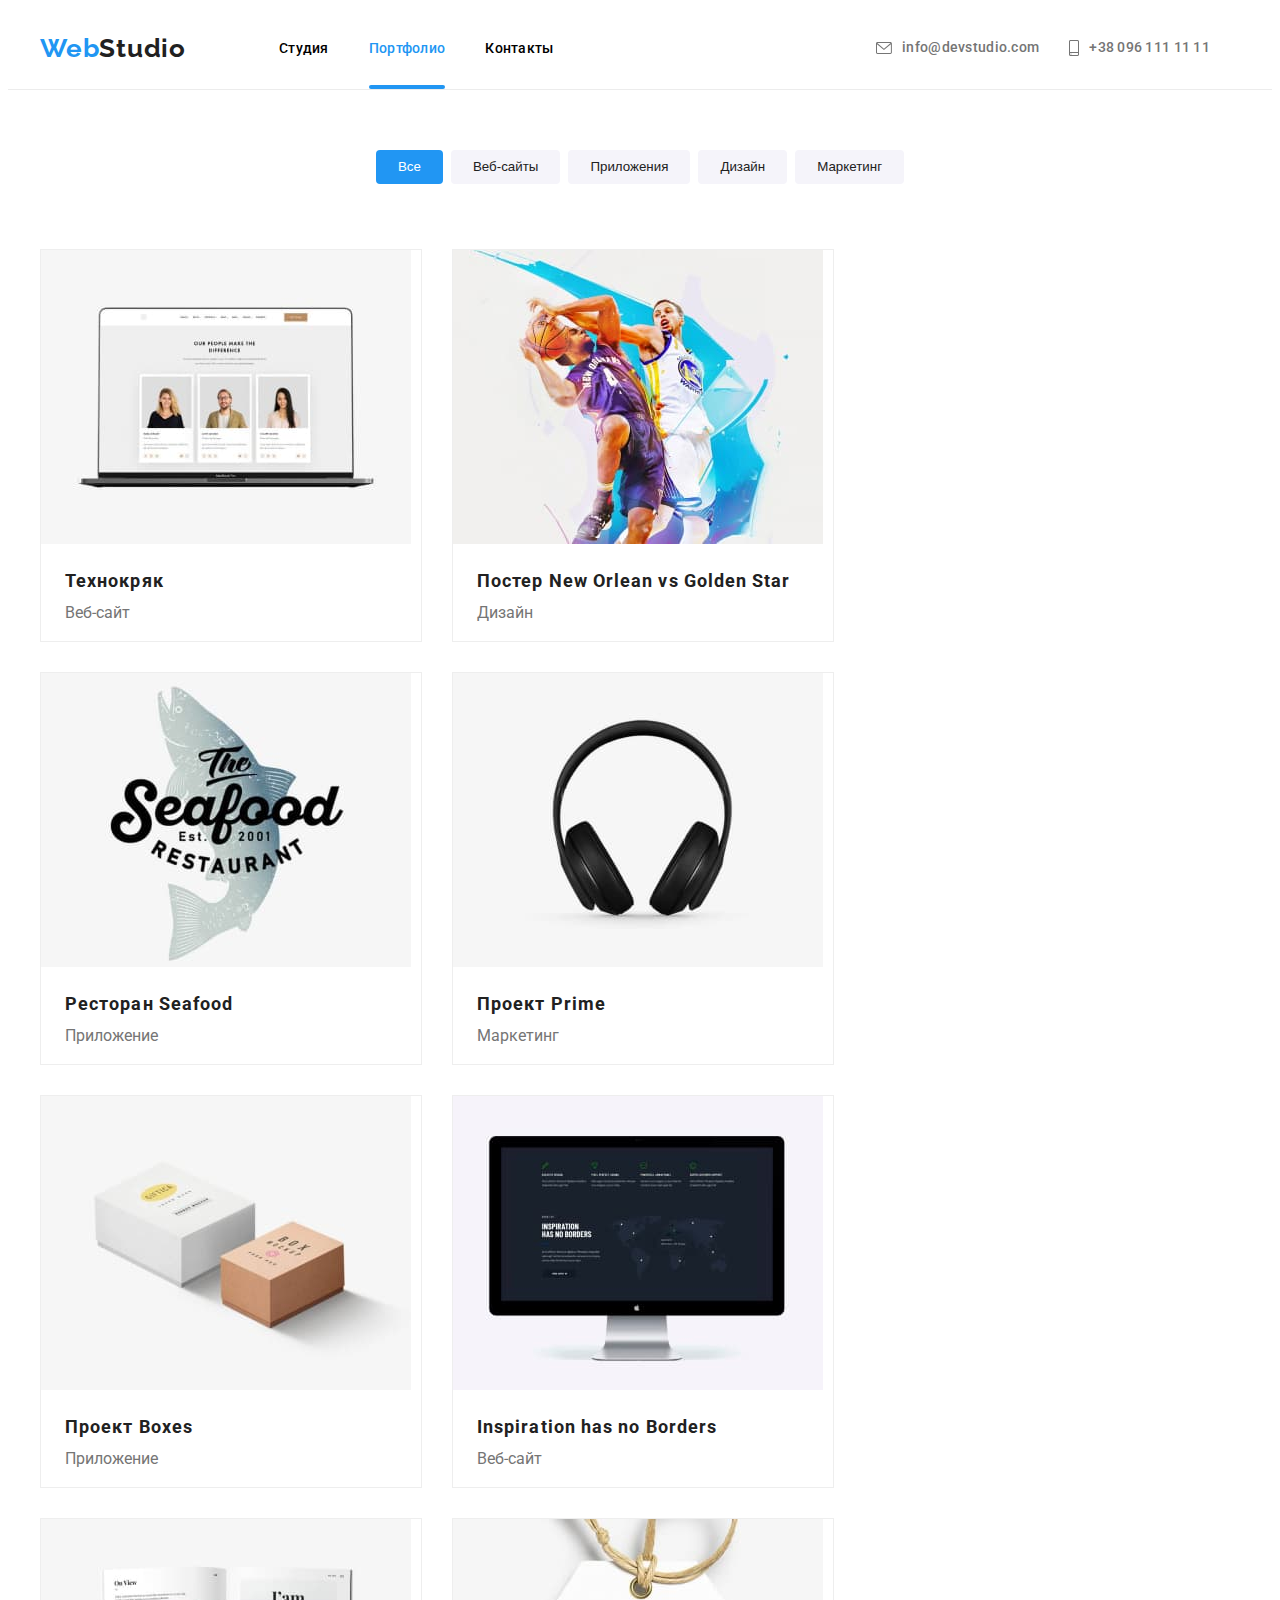
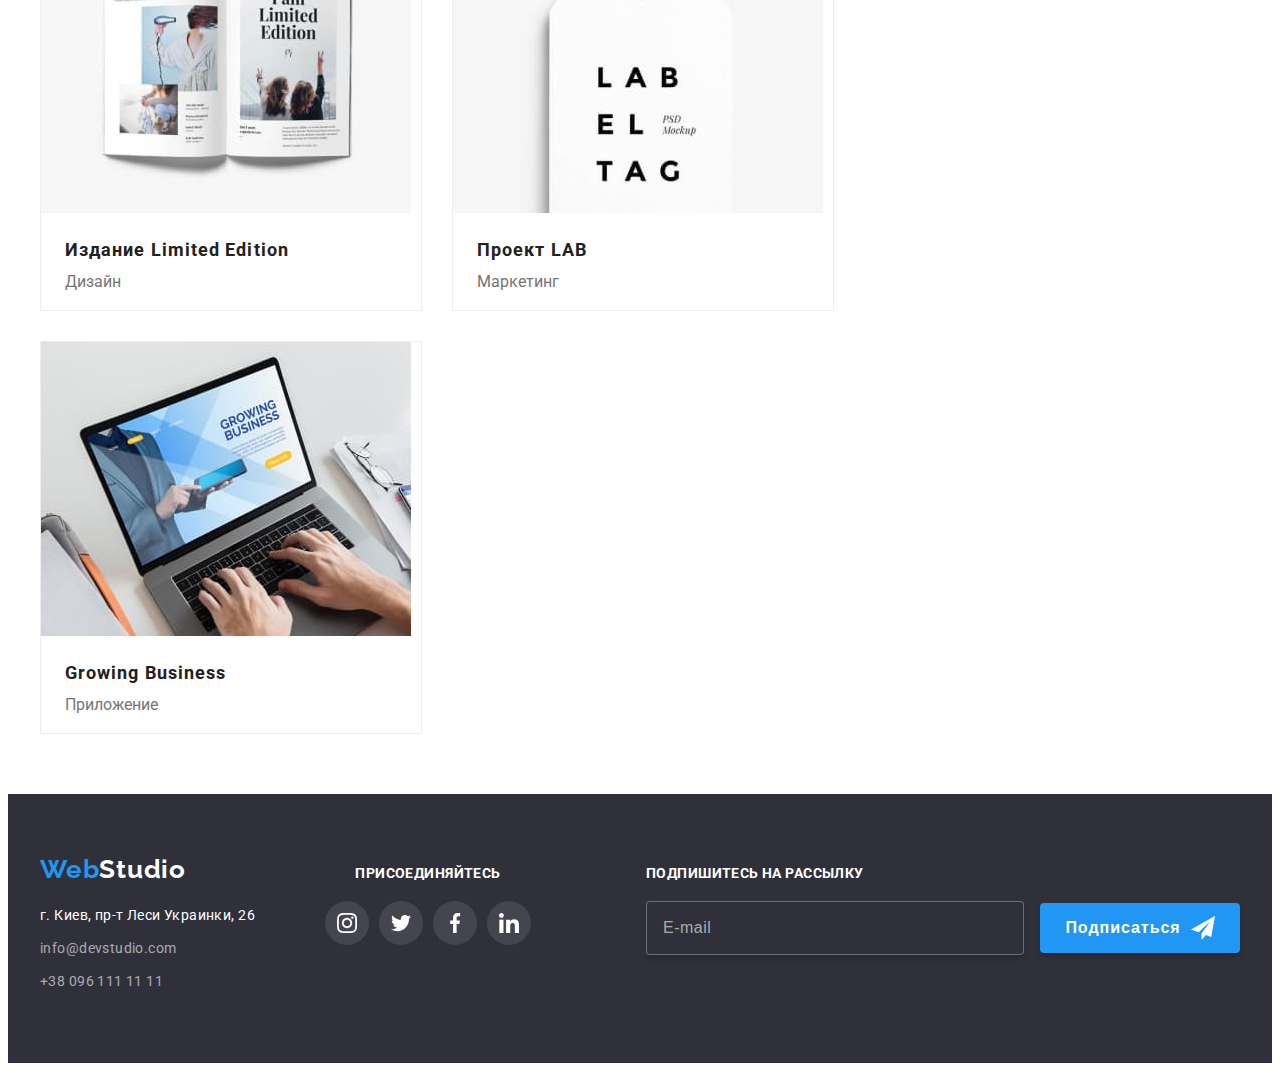
==== commit f580abd0: "ДЗ 8" ====
--- a/portfolio.html
+++ b/portfolio.html
@@ -26,53 +26,105 @@
                 <li class="menu__item"><a class="menu__link link" href="">Контакты</a></li>
             </ul>
         </nav>
+        <button type="button" class="burger-btn" data-menu-button>
+            <svg class="burger-icon" width="40" height="40">
+                <use href="./images/icons.svg#icon-menu"></use>
+            </svg>
+        </button>
         <ul class="contact-list list">
-            <li class="contact-list__item menu__item">
-                <a class="contact-list__link link" href="mailto:info@devstudio.com">
-                    <svg class="contact-list__logo" width="16px" height="12px">
+            <li class="contact-list__item">
+                <a class="contact-list__logo link" href="mailto:info@devstudio.com" lang="en">
+                    <svg class="contact-list__icon-header" width="16px" height="12px">
                         <use href="./images/icons.svg#icon-mail"></use>
-                    </svg> info@devstudio.com</a>
+                    </svg>
+                    info@devstudio.com
+                </a>
             </li>
-            <li class="contact-list__item menu__item">
-                <a class="contact-list__link link" href="tel:+380961111111">
-                    <svg class="contact-list__logo" width="10px" height="16px">
+            <li class="contact-list__item">
+                <a class="contact-list__logo contact-list__logo-link link" href="tel:+380961111111">
+                    <svg class="contact-list__icon-header" width="10px" height="16px">
                         <use href="./images/icons.svg#icon-tel"></use>
-                    </svg> +38 096 111 11 11</a>
+                    </svg>
+                    +38 096 111 11 11
+                </a>
             </li>
         </ul>
-    </div>
-</header>
+        </div>
+        <div class="mobile-menu" data-menu>
+            <button type="button" class="mobile-menu__button" data-menu-close>
+                <svg class="icon" width="40" height="40">
+                    <use href="./images/icons.svg#icon-close"></use>
+                </svg>
+            </button>
+            <ul class="list mobile-nav">
+                <li class="mobile-nav__item">
+                    <a href="./index.html" class="link mobile-nav__link mobile-nav__link__active">Студия</a>
+                </li>
+                <li class="mobile-nav__item">
+                    <a href="./portfolio.html" class="link mobile-nav__link">Портфолио</a>
+                </li>
+                <li class="mobile-nav__item">
+                    <a href="" class="link mobile-nav__link">Контакты</a>
+                </li>
+            </ul>
+            <div class="mobile">
+                <ul class="list mobile-auth">
+                    <li class="mobile-auth__item">
+                        <a class="link mobile-auth__link mobile-auth__link__active" href="mailto:info@example.com">
+                            info@example.com</a>
+                    </li>
+                    <li class="mobile-auth__item">
+                        <a class="link mobile-auth__link" href="tel:+380961111111">
+                            +38 096 111 11 11
+                        </a>
+                    </li>
+                </ul>
+            </div>
+            <ul class="list mobile-messenger">
+                <li class="mobile-messenger__item">
+                    <a href="" class="link mobile-messenger__link">Instagram</a>
+                </li>
+                <li class="mobile-messenger__item">
+                    <a href="" class="link mobile-messenger__link">Twitter</a>
+                </li>
+                <li class="mobile-messenger__item">
+                    <a href="" class="link mobile-messenger__link">Facebook</a>
+                </li>
+                <li class="mobile-messenger__item">
+                    <a href="" class="link mobile-messenger__link">LinkedIn</a>
+                </li>
+            </ul>
+        </div>
+        </header>
     <main>
         <section class="portfolio">
             <div class="container">
-                <ul class="portfolio-fillter list">
-                    <li class="portfolio-fillter__item">
-                        <h2 class="visually-hidden">кнопка-все</h2>
-                        <button class="portfolio-btn portfolio-btn_active button" type="button">Все</button>
-                    </li>
-                    <li class="portfolio-fillter__item">
-                        <h2 class="visually-hidden">кнопка-веб-сайты</h2>
-                        <button class="portfolio-btn button" type="button">Веб-сайты</button>
-                    </li>
-                    <li class="portfolio-fillter__item">
-                        <h2 class="visually-hidden">кнопка-приложения</h2>
-                        <button class="portfolio-btn button" type="button">Приложения</button>
-                    </li>
-                    <li class="portfolio-fillter__item">
-                        <h2 class="visually-hidden">кнопка-дизайн</h2>
-                        <button class="portfolio-btn button" type="button">Дизайн</button>
-                    </li>
-                    <li class="portfolio-fillter__item">
-                        <h2 class="visually-hidden">кнопка-маркетинг</h2>
-                        <button class="portfolio-btn button" type="button">Маркетинг</button>
+                <h1 class="visually-hidden">Категории</h1>
+                <ul class="filter-list list">
+                    <li class="filter-list__item">
+                        <button class="filter-list__btn-color filter-list__btn" type="button">Все</button>
+                    </li>
+                    <li class="filter-list__item">
+                        <button class="filter-list__btn" type="button">Веб-сайты</button>
+                    </li>
+                    <li class="filter-list__item">
+                        <button class="filter-list__btn" type="button">Приложения</button>
+                    </li>
+                    <li class="filter-list__item">
+                        <button class="filter-list__btn" type="button">Дизайн</button>
+                    </li>
+                    <li class="filter-list__item">
+                        <button class="filter-list__btn" type="button">Маркетинг</button>
                     </li>
                 </ul>
-                    <h2 class="visually-hidden">projects</h2>
-                <ul class="portfolio__list list">
-                    <li class="portfolio-card">
-                        <a class="portfolio-card__link link" href="">
-                            <div class="portfolio-card__overlay">
-                                <picture class="portfolio-card__picture">
+
+
+
+                <ul class="portfolio-list list">
+                    <li class="portfolio-list__item">
+                        <a class="portfolio-list__link link" href="">
+                            <div class="portfolio-list__block-link">
+                                <picture>
                                     <source
                                         srcset="./images/portfolio/technocryak/technocryak-desktop.jpg 1x, ./images/portfolio/technocryak/technocryak-desktop@2x.jpg 2x"
                                         media="(min-width: 1200px)">
@@ -84,20 +136,20 @@
                                         media="(min-width: 320px)">
                                     <img src="./images/portfolio/technocryak/technocryak-mobile.jpg" alt="изображение сайта">
                                 </picture>
-                                <p class="portfolio-card__overlay_text">Технокряк это современная площадка распространения коронавируса. Компании используют эту платформу
-                                    для цифрового
+                                <p class="portfolio-list__overlay">Технокряк это современная площадка распространения коронавируса.
+                                    Компании используют эту платформу для цифрового
                                     шпионажа и атак на защищённые сервера конкурентов.</p>
                             </div>
-                            <div class="portfolio-card__overlay_description">
-                                <h3 class="portfolio-card__title">Технокряк</h3>
-                                <p class="portfolio-card__category">Веб-сайт</p>
-                            </div>
-                        </a>
-                    </li>
-                    <li class="portfolio-card">
-                        <a class="portfolio-card__link link" href="">
-                            <div class="portfolio-card__overlay">
-                                <picture class="portfolio-card__picture">
+                            <div class="portfolio-list__block">
+                                <h2 class="portfolio-list__project-name">Технокряк</h2>
+                                <p class="portfolio-list__project-type">Веб-сайт</p>
+                            </div>
+                        </a>
+                    </li>
+                    <li class="portfolio-list__item">
+                        <a class="portfolio-list__link link" href="">
+                            <div class="portfolio-list__block-link">
+                                <picture>
                                     <source
                                         srcset="./images/portfolio/neworlean/neworlean-desktop.jpg 1x, ./images/portfolio/neworlean/neworlean-desktop@2x.jpg 2x"
                                         media="(min-width: 1200px)">
@@ -109,45 +161,42 @@
                                         media="(min-width: 320px)">
                                     <img src="./images/portfolio/neworlean/neworlean-mobile.jpg" alt="изображение постера">
                                 </picture>
-                                <p class="portfolio-card__overlay_text">Технокряк это современная площадка распространения коронавируса. Компании используют эту платформу
-                                    для цифрового
-                                    шпионажа и атак на защищённые сервера конкурентов.</p>
-                            </div>
-                            <div class="portfolio-card__overlay_description">
-                                <h3 class="portfolio-card__title">Постер New Orlean vs Golden Star</h3>
-                                <p class="portfolio-card__category">Дизайн</p>
-                            </div>
-                        </a>
-                    </li>
-                    <li class="portfolio-card">
-                        <a class="portfolio-card__link link" href="">
-                            <div class="portfolio-card__overlay">
-                                <picture class="portfolio-card__picture">
-                                    <source
-                                        srcset="./images/portfolio/seafood/seafood-desktop.jpg 1x, ./images/portfolio/seafood/seafood-desktop@2x.jpg 2x"
-                                        media="(min-width: 1200px)">
-                                    <source
-                                        srcset="./images/portfolio/seafood/seafood-tablet.jpg 1x, ./images/portfolio/seafood/seafood-tablet@2x.jpg 2x"
-                                        media="(min-width: 768px)">
-                                    <source
-                                        srcset="./images/portfolio/seafood/seafood-mobile.jpg 1x, ./images/portfolio/seafood/seafood-mobile@2x.jpg 2x"
+                                <p class="portfolio-list__overlay">Технокряк это современная площадка распространения коронавируса.
+                                    Компании используют эту платформу
+                                    для цифрового шпионажа и атак на защищённые сервера конкурентов.</p>
+                            </div>
+                            <div class="portfolio-list__block">
+                                <h2 class="portfolio-list__project-name">Постер <span lang="en">New Orlean vs Golden Star</span></h2>
+                                <p class="portfolio-list__project-type">Дизайн</p>
+                            </div>
+                        </a>
+                    </li>
+                    <li class="portfolio-list__item">
+                        <a class="portfolio-list__link link" href="">
+                            <div class="portfolio-list__block-link">
+                                <picture>
+                                    <source srcset="./images/portfolio/seafood/seafood-desktop.jpg 1x, ./images/portfolio/seafood/seafood-desktop@2x.jpg 2x"
+                                        media="(min-width: 1200px)">
+                                    <source srcset="./images/portfolio/seafood/seafood-tablet.jpg 1x, ./images/portfolio/seafood/seafood-tablet@2x.jpg 2x"
+                                        media="(min-width: 768px)">
+                                    <source srcset="./images/portfolio/seafood/seafood-mobile.jpg 1x, ./images/portfolio/seafood/seafood-mobile@2x.jpg 2x"
                                         media="(min-width: 320px)">
                                     <img src="./images/portfolio/seafood/seafood-mobile.jpg" alt="приложение ресторана">
                                 </picture>
-                                <p class="portfolio-card__overlay_text">Технокряк это современная площадка распространения коронавируса. Компании используют эту платформу
-                                для цифрового
-                                шпионажа и атак на защищённые сервера конкурентов.</p>
-                            </div>
-                            <div class="portfolio-card__overlay_description">
-                                <h3 class="portfolio-card__title">Ресторан Seafood</h3>
-                                <p class="portfolio-card__category">Приложение</p>
-                            </div>
-                        </a>
-                    </li>
-                    <li class="portfolio-card">
-                        <a class="portfolio-card__link link" href="">
-                            <div class="portfolio-card__overlay">
-                                <picture class="portfolio-card__picture">
+                                <p class="portfolio-list__overlay">Технокряк это современная площадка распространения коронавируса.
+                                    Компании используют эту платформу
+                                    для цифрового шпионажа и атак на защищённые сервера конкурентов.</p>
+                            </div>
+                            <div class="portfolio-list__block">
+                                <h2 class="portfolio-list__project-name">Ресторан <span lang="en">Seafood</span></h2>
+                                <p class="portfolio-list__project-type">Приложение</p>
+                            </div>
+                        </a>
+                    </li>
+                    <li class="portfolio-list__item">
+                        <a class="portfolio-list__link link" href="">
+                            <div class="portfolio-list__block-link">
+                                <picture>
                                     <source srcset="./images/portfolio/prime/prime-desktop.jpg 1x, ./images/portfolio/prime/prime-desktop@2x.jpg 2x"
                                         media="(min-width: 1200px)">
                                     <source srcset="./images/portfolio/prime/prime-tablet.jpg 1x, ./images/portfolio/prime/prime-tablet@2x.jpg 2x"
@@ -156,20 +205,20 @@
                                         media="(min-width: 320px)">
                                     <img src="./images/portfolio/prime/prime-mobile.jpg" alt="изображение проекта маркетинга">
                                 </picture>
-                                <p class="portfolio-card__overlay_text">Технокряк это современная площадка распространения коронавируса. Компании используют эту платформу
-                                для цифрового
-                                шпионажа и атак на защищённые сервера конкурентов.</p>
-                            </div>
-                            <div class="portfolio-card__overlay_description">
-                                <h3 class="portfolio-card__title">Проект Prime</h3>
-                                <p class="portfolio-card__category">Маркетинг</p>
-                            </div>
-                        </a>
-                    </li>
-                    <li class="portfolio-card">
-                        <a class="portfolio-card__link link" href="">
-                            <div class="portfolio-card__overlay">
-                                <picture class="portfolio-card__picture">
+                                <p class="portfolio-list__overlay">Технокряк это современная площадка распространения коронавируса.
+                                    Компании используют эту платформу
+                                    для цифрового шпионажа и атак на защищённые сервера конкурентов.</p>
+                            </div>
+                            <div class="portfolio-list__block">
+                                <h2 class="portfolio-list__project-name">Проект <span lang="en">Prime</span></h2>
+                                <p class="portfolio-list__project-type">Маркетинг</p>
+                            </div>
+                        </a>
+                    </li>
+                    <li class="portfolio-list__item">
+                        <a class="portfolio-list__link link" href="">
+                            <div class="portfolio-list__block-link">
+                                <picture>
                                     <source srcset="./images/portfolio/boxes/boxes-desktop.jpg 1x, ./images/portfolio/boxes/boxes-desktop@2x.jpg 2x"
                                         media="(min-width: 1200px)">
                                     <source srcset="./images/portfolio/boxes/boxes-tablet.jpg 1x, ./images/portfolio/boxes/boxes-tablet@2x.jpg 2x"
@@ -178,42 +227,45 @@
                                         media="(min-width: 320px)">
                                     <img src="./images/portfolio/boxes/boxes-mobile.jpg" alt="изображение приложения проекта">
                                 </picture>
-                                <p class="portfolio-card__overlay_text">Технокряк это современная площадка распространения коронавируса. Компании используют эту платформу
-                                для цифрового
-                                шпионажа и атак на защищённые сервера конкурентов.</p>
-                            </div>
-                            <div class="portfolio-card__overlay_description">
-                                <h3 class="portfolio-card__title">Проект Boxes</h3>
-                                <p class="portfolio-card__category">Приложение</p>
-                            </div>
-                        </a>
-                    </li>
-                    <li class="portfolio-card">
-                        <a class="portfolio-card__link link" href="">
-                            <div class="portfolio-card__overlay">
-                                <picture class="portfolio-card__picture">
-                                    <source srcset="./images/portfolio/inspiration/inspiration-desktop.jpg 1x, ./images/portfolio/inspiration/inspiration-desktop@2x.jpg 2x"
-                                        media="(min-width: 1200px)">
-                                    <source srcset="./images/portfolio/inspiration/inspiration-tablet.jpg 1x, ./images/portfolio/inspiration/inspiration-tablet@2x.jpg 2x"
-                                        media="(min-width: 768px)">
-                                    <source srcset="./images/portfolio/inspiration/inspiration-mobile.jpg 1x, ./images/portfolio/inspiration/inspiration-mobile@2x.jpg 2x"
+                                <p class="portfolio-list__overlay">Технокряк это современная площадка распространения коронавируса.
+                                    Компании используют эту платформу
+                                    для цифрового шпионажа и атак на защищённые сервера конкурентов.</p>
+                            </div>
+                            <div class="portfolio-list__block">
+                                <h2 class="portfolio-list__project-name">Проект <span lang="en">Boxes</span></h2>
+                                <p class="portfolio-list__project-type">Приложение</p>
+                            </div>
+                        </a>
+                    </li>
+                    <li class="portfolio-list__item">
+                        <a class="portfolio-list__link link" href="">
+                            <div class="portfolio-list__block-link">
+                                <picture>
+                                    <source
+                                        srcset="./images/portfolio/inspiration/inspiration-desktop.jpg 1x, ./images/portfolio/inspiration/inspiration-desktop@2x.jpg 2x"
+                                        media="(min-width: 1200px)">
+                                    <source
+                                        srcset="./images/portfolio/inspiration/inspiration-tablet.jpg 1x, ./images/portfolio/inspiration/inspiration-tablet@2x.jpg 2x"
+                                        media="(min-width: 768px)">
+                                    <source
+                                        srcset="./images/portfolio/inspiration/inspiration-mobile.jpg 1x, ./images/portfolio/inspiration/inspiration-mobile@2x.jpg 2x"
                                         media="(min-width: 320px)">
                                     <img src="./images/portfolio/inspiration/inspiration-mobile.jpg" alt="изображение сайта">
                                 </picture>
-                                <p class="portfolio-card__overlay_text">Технокряк это современная площадка распространения коронавируса. Компании используют эту платформу
-                                для цифрового
-                                шпионажа и атак на защищённые сервера конкурентов.</p>
-                            </div>
-                            <div class="portfolio-card__overlay_description">
-                                <h3 class="portfolio-card__title">Inspiration has no Borders</h3>
-                                <p class="portfolio-card__category">Веб-сайт</p>
-                            </div>
-                        </a>
-                    </li>
-                    <li class="portfolio-card">
-                        <a class="portfolio-card__link link" href="">
-                            <div class="portfolio-card__overlay">
-                                <picture class="portfolio-card__picture">
+                                <p class="portfolio-list__overlay">Технокряк это современная площадка распространения коронавируса.
+                                    Компании используют эту платформу
+                                    для цифрового шпионажа и атак на защищённые сервера конкурентов.</p>
+                            </div>
+                            <div class="portfolio-list__block">
+                                <h2 class="portfolio-list__project-name" lang="en">Inspiration has no Borders</h2>
+                                <p class="portfolio-list__project-type">Веб-сайт</p>
+                            </div>
+                        </a>
+                    </li>
+                    <li class="portfolio-list__item">
+                        <a class="portfolio-list__link link" href="">
+                            <div class="portfolio-list__block-link">
+                                <picture>
                                     <source
                                         srcset="./images/portfolio/limited-edition/limited-edition-desktop.jpg 1x, ./images/portfolio/limited-edition/limited-edition-desktop@2x.jpg 2x"
                                         media="(min-width: 1200px)">
@@ -225,60 +277,60 @@
                                         media="(min-width: 320px)">
                                     <img src="./images/portfolio/limited-edition/limited-edition-mobile.jpg" alt="изображение дизайна издания">
                                 </picture>
-                                <p class="portfolio-card__overlay_text">Технокряк это современная площадка распространения коронавируса. Компании используют эту платформу
-                                для цифрового
-                                шпионажа и атак на защищённые сервера конкурентов.</p>
-                            </div>
-                            <div class="portfolio-card__overlay_description">
-                                <h3 class="portfolio-card__title">Издание Limited Edition</h3>
-                                <p class="portfolio-card__category">Дизайн</p>
-                            </div>
-                        </a>
-                    </li>
-                    <li class="portfolio-card">
-                        <a class="portfolio-card__link link" href="">
-                            <div class="portfolio-card__overlay">
-                                <picture class="portfolio-card__picture">
-                                    <source
-                                        srcset="./images/portfolio/lab/lab-desktop.jpg 1x, ./images/portfolio/lab/lab-desktop@2x.jpg 2x"
-                                        media="(min-width: 1200px)">
-                                    <source
-                                        srcset="./images/portfolio/lab/lab-tablet.jpg 1x, ./images/portfolio/lab/lab-tablet@2x.jpg 2x"
-                                        media="(min-width: 768px)">
-                                    <source
-                                        srcset="./images/portfolio/lab/lab-mobile.jpg 1x, ./images/portfolio/lab/lab-mobile@2x.jpg 2x"
+                                <p class="portfolio-list__overlay">Технокряк это современная площадка распространения коронавируса.
+                                    Компании используют эту платформу
+                                    для цифрового шпионажа и атак на защищённые сервера конкурентов.</p>
+                            </div>
+                            <div class="portfolio-list__block">
+                                <h2 class="portfolio-list__project-name">Издание <span lang="en">Limited Edition</span></h2>
+                                <p class="portfolio-list__project-type">Дизайн</p>
+                            </div>
+                        </a>
+                    </li>
+                    <li class="portfolio-list__item">
+                        <a class="portfolio-list__link link" href="">
+                            <div class="portfolio-list__block-link">
+                                <picture>
+                                    <source srcset="./images/portfolio/lab/lab-desktop.jpg 1x, ./images/portfolio/lab/lab-desktop@2x.jpg 2x"
+                                        media="(min-width: 1200px)">
+                                    <source srcset="./images/portfolio/lab/lab-tablet.jpg 1x, ./images/portfolio/lab/lab-tablet@2x.jpg 2x"
+                                        media="(min-width: 768px)">
+                                    <source srcset="./images/portfolio/lab/lab-mobile.jpg 1x, ./images/portfolio/lab/lab-mobile@2x.jpg 2x"
                                         media="(min-width: 320px)">
                                     <img src="./images/portfolio/lab/lab-mobile.jpg" alt="изображение проекта маркетинга">
                                 </picture>
-                                <p class="portfolio-card__overlay_text">Технокряк это современная площадка распространения коронавируса. Компании используют эту платформу
-                                для цифрового
-                                шпионажа и атак на защищённые сервера конкурентов.</p>
-                            </div>
-                            <div class="portfolio-card__overlay_description">
-                                <h3 class="portfolio-card__title">Проект LAB</h3>
-                                <p class="portfolio-card__category">Маркетинг</p>
-                            </div>
-                        </a>
-                    </li>
-                    <li class="portfolio-card">
-                        <a class="portfolio-card__link link" href="">
-                            <div class="portfolio-card__overlay">
-                                <picture class="portfolio-card__picture">
-                                    <source srcset="./images/portfolio/growingbusiness/growingbusiness-desktop.jpg 1x, ./images/portfolio/growingbusiness/growingbusiness-desktop@2x.jpg 2x"
-                                        media="(min-width: 1200px)">
-                                    <source srcset="./images/portfolio/growingbusiness/growingbusiness-tablet.jpg 1x, ./images/portfolio/growingbusiness/growingbusiness-tablet@2x.jpg 2x"
-                                        media="(min-width: 768px)">
-                                    <source srcset="./images/portfolio/growingbusiness/growingbusiness-mobile.jpg 1x, ./images/portfolio/growingbusiness/growingbusiness-mobile@2x.jpg 2x"
+                                <p class="portfolio-list__overlay">Технокряк это современная площадка распространения коронавируса.
+                                    Компании используют эту платформу
+                                    для цифрового шпионажа и атак на защищённые сервера конкурентов.</p>
+                            </div>
+                            <div class="portfolio-list__block">
+                                <h2 class="portfolio-list__project-name">Проект <span lang="en">LAB</span></h2>
+                                <p class="portfolio-list__project-type">Маркетинг</p>
+                            </div>
+                        </a>
+                    </li>
+                    <li class="portfolio-list__item">
+                        <a class="portfolio-list__link link" href="">
+                            <div class="portfolio-list__block-link">
+                                <picture>
+                                    <source
+                                        srcset="./images/portfolio/growingbusiness/growingbusiness-desktop.jpg 1x, ./images/portfolio/growingbusiness/growingbusiness-desktop@2x.jpg 2x"
+                                        media="(min-width: 1200px)">
+                                    <source
+                                        srcset="./images/portfolio/growingbusiness/growingbusiness-tablet.jpg 1x, ./images/portfolio/growingbusiness/growingbusiness-tablet@2x.jpg 2x"
+                                        media="(min-width: 768px)">
+                                    <source
+                                        srcset="./images/portfolio/growingbusiness/growingbusiness-mobile.jpg 1x, ./images/portfolio/growingbusiness/growingbusiness-mobile@2x.jpg 2x"
                                         media="(min-width: 320px)">
                                     <img src="./images/portfolio/growingbusiness/growingbusiness-mobile.jpg" alt="изображение приложения">
                                 </picture>
-                                <p class="portfolio-card__overlay_text">Технокряк это современная площадка распространения коронавируса. Компании используют эту платформу
-                                для цифрового
-                                шпионажа и атак на защищённые сервера конкурентов.</p>
-                            </div>
-                            <div class="portfolio-card__overlay_description">
-                                <h3 class="portfolio-card__title">Growing Business</h3>
-                                <p class="portfolio-card__category">Приложение</p>
+                                <p class="portfolio-list__overlay">Технокряк это современная площадка распространения коронавируса.
+                                    Компании используют эту платформу
+                                    для цифрового шпионажа и атак на защищённые сервера конкурентов.</p>
+                            </div>
+                            <div class="portfolio-list__block">
+                                <h2 class="portfolio-list__project-name" lang="en">Growing Business</h2>
+                                <p class="portfolio-list__project-type">Приложение</p>
                             </div>
                         </a>
                     </li>
@@ -304,7 +356,7 @@
             </div>
             <div class="footer-social-list">
                 <p class="footer-social-list__text">присоединяйтесь</p>
-                <ul class="social-list list">
+                <ul class="social-list list footer-social-list__list">
                     <li class="social-list__item">
                         <a href="" class="social-list__link footer-social-list__link">
                             <svg class="social-list__icon" width="20px" height="20px">
@@ -349,6 +401,8 @@
             </div>
         </div>
     </footer>
+    <script src="./js/mobile-menu.js"></script>
     <script src="./js/modal.js"></script>
 </body>
-</html>+</html>
+
--- a/css/portfolio.min.css
+++ b/css/portfolio.min.css
@@ -1,2 +1,2 @@
-:root{--main-font: "Roboto", sans-serif;--secondary-font: "Raleway", sans-serif;--accent-color: #2196f3;--footer-color: #2f303a;--background-color: #ffffff;--font-color: #212121;--description-color: #757575;--secondary-background: #f5f4fa;--adress-color: rgba(255, 255, 255, 0.6);--border-cards: #eeeeee;--accent-mobile-padding-top: 60px;--accent-mobile-padding-bottom: 60px;--accent-padding-top: 94px;--accent-padding-bottom: 94px;--color-link: #afb1b8;--color-footer-link: rgba(255, 255, 255, 0.1);--color-border-header: #ececec;--color-hover-btn: #188ce8}.visually-hidden{position:absolute !important;clip:rect(1px 1px 1px 1px);clip:rect(1px, 1px, 1px, 1px);padding:0 !important;border:0 !important;height:1px !important;width:1px !important;overflow:hidden}body{font-family:var(--main-font);background-color:var(--background-color)}h1,h2,h3,h4,h5,h6,p{margin:0}ul,ol{margin:0;padding:0}img{display:block;max-width:100%;width:100%}.link{text-decoration:none}.list{list-style:none}.address{font-style:normal}.title{font-weight:700;font-size:28px;line-height:1.17;letter-spacing:0.03em;color:var(--font-color);text-align:center;margin-bottom:30px}@media screen and (min-width: 1200px){.title{font-size:36px;margin-bottom:50px}}.container{padding-left:15px;padding-right:15px}@media screen and (min-width: 480px){.container{max-width:480px;margin:0 auto}}@media screen and (min-width: 768px){.container{max-width:768px}}@media screen and (min-width: 1200px){.container{max-width:1200px}}.logo{font-family:var(--secondary-font);font-weight:700;font-size:24px;line-height:1.19;letter-spacing:0.03em}@media screen and (min-width: 1200px){.logo{font-size:26px}}.logo_theme_light{color:var(--font-color);padding:16px 0px}@media screen and (min-width: 768px){.logo_theme_light{margin-right:88px;padding:26px 0px}}@media screen and (min-width: 1200px){.logo_theme_light{margin-right:93px;padding-top:24px;padding-bottom:25px}}.logo_theme_dark{color:var(--background-color)}.logo_accent-text{color:var(--accent-color)}.button{font-size:16px;line-height:1.88;letter-spacing:0.06em;cursor:pointer;border:none;border-radius:4px}.social-list{display:flex;flex-wrap:wrap;justify-content:center;align-items:center;margin-top:16px;width:100%;max-width:100%}.social-list__item{display:flex;justify-content:center;align-items:center}.social-list__item:not(:last-child){margin-right:10px}.social-list__link{display:flex;justify-content:center;align-items:center;width:44px;height:44px;border-radius:50%;background-color:var(--background-color);fill:var(--color-link);transition:fill 250ms cubic-bezier(0.4, 0, 0.2, 1),background-color 250ms cubic-bezier(0.4, 0, 0.2, 1)}.social-list__link:hover,.social-list__link:focus{fill:var(--background-color);background-color:var(--accent-color)}.portfolio-btn{font-weight:500;color:var(--font-color);background-color:var(--secondary-background);height:38px;width:128px;left:576px;top:174px;transition:background-color 250ms cubic-bezier(0.4, 0, 0.2, 1),color 250ms cubic-bezier(0.4, 0, 0.2, 1),box-shadow 250ms cubic-bezier(0.4, 0, 0.2, 1)}.portfolio-btn:hover,.portfolio-btn:focus{background-color:var(--accent-color);color:var(--background-color);box-shadow:0px 3px 1px rgba(0,0,0,0.1),0px 1px 2px rgba(0,0,0,0.08),0px 2px 2px rgba(0,0,0,0.12)}.portfolio-btn_active{background-color:var(--accent-color);color:var(--background-color);height:38px;width:73px;left:495px;top:174px;box-shadow:0px 3px 1px rgba(0,0,0,0.1),0px 1px 2px rgba(0,0,0,0.08),0px 2px 2px rgba(0,0,0,0.12)}.portfolio-fillter{display:flex;flex-wrap:wrap;align-items:center;margin-bottom:25px}.portfolio-fillter__item:not(:last-child){margin-right:8px}@media screen and (min-width: 768px){.portfolio-fillter{justify-content:center;margin-bottom:30px}}@media screen and (min-width: 1200px){.portfolio-fillter{margin-bottom:50px}}.portfolio-fillter__item{margin-bottom:15px}@media screen and (min-width: 768px){.portfolio-fillter__item{margin-bottom:unset}}.header{border:1px solid var(--color-border-header)}.header-container{display:flex;align-items:center;justify-content:space-between}@media screen and (max-width: 767px){.menu{display:none}.contact-list{display:none}.mobile-menu{position:fixed;top:0;left:50%;width:100vw;max-width:480px;height:100vh;padding:48px 40px;background-color:var(--background-color);transform:translateY(-100%) translateX(-50%);transition:transform 250ms cubic-bezier(0.4, 0, 0.2, 1)}.burger-btn,.mobile-menu__btn-close{background-color:transparent;border:none;padding:0}.burger-btn:hover,.burger-btn:focus,.mobile-menu__btn-close:hover,.mobile-menu__btn-close:focus{fill:var(--accent-color)}.mobile-menu__btn-close{position:absolute;top:10px;right:15px}.is-open{transform:translateY(0) translateX(-50%)}}@media screen and (min-width: 768px){.burger-btn{display:none}.mobile-menu{display:none}.menu{display:flex;align-items:center}.navigation{display:flex;align-items:center}.menu__item{position:relative}.menu__item:not(:last-child){margin-right:50px}.menu__link{font-weight:500;font-size:14px;line-height:1.14;letter-spacing:0.02em;color:var(--font-color);padding:32px 0px;display:block;transition:color 250ms cubic-bezier(0.4, 0, 0.2, 1)}.menu__link:hover,.menu__link:focus{color:var(--accent-color)}.menu__link_current{color:var(--accent-color)}.menu__link_current::after{content:"";display:block;position:absolute;left:0;bottom:-1.5px;width:100%;height:4px;background-color:var(--accent-color);border-radius:4px}.contact-list__item:not(:last-child){margin-bottom:10px}.contact-list__link{display:flex;align-items:center;font-weight:500;font-size:12px;line-height:1.16;letter-spacing:0.02em;color:var(--description-color);transition:color 250ms cubic-bezier(0.4, 0, 0.2, 1)}.contact-list__link:hover,.contact-list__link:focus{color:var(--accent-color)}.contact-list__logo{margin-right:8px;fill:var(--description-color);transition:fill 250ms cubic-bezier(0.4, 0, 0.2, 1)}.contact-list__link:hover .contact-list__logo,.contact-list__link:focus .contact-list__logo{fill:var(--accent-color)}.contact-list__logo_mail{width:14px;height:10px}.contact-list__logo_tel{width:10px;height:14px}}.hero{background-color:var(--footer-color);width:100%;padding-top:118px;padding-bottom:118px;text-align:center;margin-left:auto;margin-right:auto;background-image:linear-gradient(rgba(47,48,58,0.4), rgba(47,48,58,0.4)),url(../images/hero/bg-hero-mobile.jpg);background-position:center;background-repeat:no-repeat;background-size:cover;background-color:var(--footer-color)}@media (min-device-pixel-ratio: 2), (min-resolution: 192dpi), (min-resolution: 2dppx){.hero{background-image:url(../images/hero/bg-hero-mobile@2x.jpg)}}@media screen and (min-width: 768px){.hero{max-width:768px;background-image:linear-gradient(to bottom, rgba(47,48,58,0.4), rgba(47,48,58,0.4)),url(../images/hero/bg-hero-tablet.jpg)}}@media screen and (min-width: 768px) and (min-device-pixel-ratio: 2), screen and (min-width: 768px) and (min-resolution: 192dpi), screen and (min-width: 768px) and (min-resolution: 2dppx){.hero{background-image:linear-gradient(to bottom, rgba(47,48,58,0.4), rgba(47,48,58,0.4)),url(../images/hero/bg-hero-tablet@2x.jpg)}}@media screen and (min-width: 1200px){.hero{max-width:1600px;padding-top:200px;padding-bottom:200px;background-image:linear-gradient(to bottom, rgba(47,48,58,0.4), rgba(47,48,58,0.4)),url(../images/hero/bg-hero-desktop.jpg)}}@media screen and (min-width: 1200px) and (min-device-pixel-ratio: 2), screen and (min-width: 1200px) and (min-resolution: 192dpi), screen and (min-width: 1200px) and (min-resolution: 2dppx){.hero{background-image:linear-gradient(to bottom, rgba(47,48,58,0.4), rgba(47,48,58,0.4)),url(../images/hero/bg-hero-desktop@2x.jpg)}}.hero__title{font-weight:900;font-size:26px;line-height:1.62;letter-spacing:0.06em;text-align:center;color:var(--background-color);text-transform:uppercase;margin:0 auto;margin-bottom:30px}@media screen and (min-width: 480px){.hero__title{width:360px}}@media screen and (min-width: 1200px){.hero__title{font-size:44px;line-height:1.36;width:696px}}.hero__btn{display:inline-block;font-weight:700;background-color:var(--accent-color);color:var(--background-color);height:50px;width:200px;left:700px;top:430px;box-shadow:0px 4px 4px 0px rgba(0,0,0,0.15);transition:background-color 250ms cubic-bezier(0.4, 0, 0.2, 1)}.hero__btn:hover,.hero__btn:focus{background-color:var(--color-hover-btn)}.portfolio{padding-top:var(--accent-mobile-padding-top);padding-bottom:var(--accent-mobile-padding-bottom)}@media screen and (min-width: 1200px){.portfolio{padding-top:var(--accent-padding-top);padding-bottom:var(--accent-padding-bottom)}}.portfolio__list{display:flex;flex-wrap:wrap;align-items:center}@media screen and (min-width: 768px){.portfolio__list{margin-left:-30px;margin-top:-30px}}.portfolio-card{width:100%}.portfolio-card:not(:last-child){margin-bottom:30px}@media screen and (min-width: 768px){.portfolio-card{width:354px;margin-left:30px;margin-top:30px}.portfolio-card:not(:last-child){margin-bottom:unset}}@media screen and (min-width: 1200px){.portfolio-card{width:370px}}.portfolio-card__link{display:block}.portfolio-card__link:hover,.portfolio-card__link:focus{box-shadow:0px 4px 4px 0px rgba(0,0,0,0.25);transition:box-shadow 250ms cubic-bezier(0.4, 0, 0.2, 1)}.portfolio-card__title{font-weight:700;font-size:18px;line-height:2;letter-spacing:0.06em;color:var(--font-color)}.portfolio-card__category{font-size:16px;line-height:1.88;letter-spacing:0.03em;color:var(--description-color)}.portfolio-card__overlay{width:100%;position:relative;overflow:hidden}.portfolio-card__overlay_text{position:absolute;top:0;left:0;height:100%;background-color:transparent;color:var(--background-color);font-size:18px;line-height:1.56;letter-spacing:0.03em;text-align:left;padding:63px 24px;overflow:auto;transform:translateY(100%);transition:transform 250ms cubic-bezier(0.4, 0, 0.2, 1),background-color 250ms cubic-bezier(0.4, 0, 0.2, 1)}.portfolio-card__link:hover .portfolio-card__overlay_text,.portfolio-card__link:focus .portfolio-card__overlay_text{transform:translateY(0%);background-color:rgba(33,150,243,0.9)}.portfolio-card__overlay_description{padding:20px 24px;border-right:1px solid var(--border-cards);border-bottom:1px solid var(--border-cards);border-left:1px solid var(--border-cards)}.footer{background-color:var(--footer-color);padding-top:60px;padding-bottom:60px}.footer-container{display:flex;flex-direction:column;align-items:center;width:100%}@media screen and (min-width: 768px){.footer-container{flex-direction:row;flex-wrap:wrap;justify-content:space-around}}@media screen and (min-width: 1200px){.footer-container{justify-content:center;align-items:baseline}}@media screen and (min-width: 768px){.footer__wrapper{display:flex;align-items:baseline}}@media screen and (min-width: 1200px){.footer__wrapper{margin-right:70px}}.contacts-section{display:flex;flex-direction:column;align-items:center;margin-bottom:60px}@media screen and (min-width: 768px){.contacts-section{display:flex;align-items:baseline;justify-content:space-evenly}}@media screen and (min-width: 1200px){.contacts-section{text-align:left;margin-bottom:0}}.address{font-style:normal}.address__list{display:flex;flex-direction:column;align-items:center;margin-top:20px}.address__item{margin-bottom:8px}@media screen and (min-width: 1200px){.address__item{margin-bottom:9px}}.address__link{font-size:14px;line-height:1.71;letter-spacing:0.03em;color:var(--adress-color);transition:color 250ms cubic-bezier(0.4, 0, 0.2, 1)}.address__link:hover,.address__link:focus{color:var(--accent-color)}.address__link_theme-light{color:var(--background-color);transition:color 250ms cubic-bezier(0.4, 0, 0.2, 1)}.address__link_theme-light:hover,.address__link_theme-light:focus{color:var(--accent-color)}.footer-social-list{display:flex;flex-direction:column;align-items:center;height:80px;margin-bottom:60px}@media screen and (max-width: 1199px){.footer-social-list{text-align:center}}@media screen and (min-width: 1200px){.footer-social-list{margin-left:70px}}.footer-social-list__list{margin-top:20px;flex-wrap:nowrap}.footer-social-list__text{font-size:14px;font-weight:700;line-height:1.14;letter-spacing:0.03em;color:var(--background-color);text-transform:uppercase}.footer-social-list__link{background-color:var(--color-footer-link);fill:var(--background-color)}.form-field{text-align:center;height:86px;width:100%}@media screen and (max-width: 1199px){.form-field{text-align:center}}@media screen and (min-width: 1200px){.form-field{margin-left:auto}}.form-field__text{display:block;font-size:14px;font-weight:700;line-height:1.14;letter-spacing:0.03em;color:var(--background-color);text-transform:uppercase}@media screen and (min-width: 1200px){.form-field__text{text-align:left}}.footer-form{margin-top:20px;padding-bottom:40px}@media screen and (max-width: 1199px){.footer-form{text-align:center}}@media screen and (min-width: 1200px){.footer-form{display:flex}}.footer-form__input{width:100%;max-width:450px;height:50px;border:1px solid rgba(255,255,255,0.3);box-shadow:0px 4px 4px rgba(0,0,0,0.15);border-radius:4px;background-color:var(--footer-color);padding-left:16px;color:var(--adress-color)}@media screen and (min-width: 768px) and (max-width: 1199px){.footer-form__input{display:block;margin:0 auto 20px}}@media screen and (min-width: 1200px){.footer-form__input{width:358px;margin-right:12px;margin-bottom:0}}.footer-form__input::placeholder{font-size:16px;font-weight:400;line-height:1.25;letter-spacing:0.03em;color:var(--adress-color)}.footer-form__btn{display:inline-flex;justify-content:center;align-items:center;padding:10px 28px 10px 29px}.footer-form__icon{fill:var(--background-color);margin-left:10px}
+:root{--main-font: "Roboto", sans-serif;--secondary-font: "Raleway", sans-serif;--accent-color: #2196f3;--footer-color: #2f303a;--background-color: #ffffff;--font-color: #212121;--description-color: #757575;--secondary-background: #f5f4fa;--adress-color: rgba(255, 255, 255, 0.6);--border-cards: #eeeeee;--accent-mobile-padding-top: 60px;--accent-mobile-padding-bottom: 60px;--accent-padding-top: 94px;--accent-padding-bottom: 94px;--color-link: #afb1b8;--color-footer-link: rgba(255, 255, 255, 0.1);--color-border-header: #ececec;--color-hover-btn: #188ce8}.visually-hidden{position:absolute !important;clip:rect(1px 1px 1px 1px);clip:rect(1px, 1px, 1px, 1px);padding:0 !important;border:0 !important;height:1px !important;width:1px !important;overflow:hidden}body{font-family:var(--main-font);background-color:var(--background-color)}h1,h2,h3,h4,h5,h6,p{margin:0}ul,ol{margin:0;padding:0}img{display:block;max-width:100%;width:100%}.link{text-decoration:none}.list{list-style:none}.address{font-style:normal}.title{font-weight:700;font-size:28px;line-height:1.17;letter-spacing:0.03em;color:var(--font-color);text-align:center;margin-bottom:30px}@media screen and (min-width: 1200px){.title{font-size:36px;margin-bottom:50px}}.container{padding-left:15px;padding-right:15px}.header .container{display:flex;align-items:center;justify-content:space-between}@media screen and (min-width: 480px){.container{max-width:480px;margin:0 auto}}@media screen and (min-width: 768px){.container{max-width:768px}.about .container{display:flex}}@media screen and (min-width: 1200px){.container{max-width:1200px}}.logo{font-family:var(--secondary-font);font-weight:700;font-size:24px;line-height:1.19;letter-spacing:0.03em}@media screen and (min-width: 1200px){.logo{font-size:26px}}.logo_theme_light{color:var(--font-color);padding:16px 0px}@media screen and (min-width: 768px){.logo_theme_light{margin-right:88px;padding:26px 0px}}@media screen and (min-width: 1200px){.logo_theme_light{margin-right:93px;padding-top:24px;padding-bottom:25px}}.logo_theme_dark{color:var(--background-color)}.logo_accent-text{color:var(--accent-color)}.button{font-size:16px;line-height:1.88;letter-spacing:0.06em;cursor:pointer;border:none;border-radius:4px}.social-list{display:flex;flex-wrap:wrap;justify-content:center;align-items:center;margin-top:16px;width:100%;max-width:100%}.social-list__item{display:flex;justify-content:center;align-items:center}.social-list__item:not(:last-child){margin-right:10px}.social-list__link{display:flex;justify-content:center;align-items:center;width:44px;height:44px;border-radius:50%;background-color:var(--background-color);fill:var(--color-link);transition:fill 250ms cubic-bezier(0.4, 0, 0.2, 1),background-color 250ms cubic-bezier(0.4, 0, 0.2, 1)}.social-list__link:hover,.social-list__link:focus{fill:var(--background-color);background-color:var(--accent-color)}.portfolio-btn{font-weight:500;color:var(--font-color);background-color:var(--secondary-background);height:38px;width:128px;left:576px;top:174px;transition:background-color 250ms cubic-bezier(0.4, 0, 0.2, 1),color 250ms cubic-bezier(0.4, 0, 0.2, 1),box-shadow 250ms cubic-bezier(0.4, 0, 0.2, 1)}.portfolio-btn:hover,.portfolio-btn:focus{background-color:var(--accent-color);color:var(--background-color);box-shadow:0px 3px 1px rgba(0,0,0,0.1),0px 1px 2px rgba(0,0,0,0.08),0px 2px 2px rgba(0,0,0,0.12)}.portfolio-btn_active{background-color:var(--accent-color);color:var(--background-color);height:38px;width:73px;left:495px;top:174px;box-shadow:0px 3px 1px rgba(0,0,0,0.1),0px 1px 2px rgba(0,0,0,0.08),0px 2px 2px rgba(0,0,0,0.12)}.portfolio-fillter{display:flex;align-items:center;justify-content:center;margin-bottom:50px}.portfolio-fillter__item:not(:last-child){margin-right:8px}.header{border-bottom:1px solid #ececec}@media screen and (max-width: 767px){.header{padding:10px 15px}.menu{display:none}.contact-list{display:none}.burger-btn{display:inline-flex;color:var(--color-title);border:none;padding:0;margin:0;cursor:pointer;background-color:transparent}.burger-btn:hover,.burger-btn:focus{fill:var(--accent-color)}.mobile-menu__button{position:absolute;top:10px;right:15px;display:inline-flex;color:var(--color-title);border:none;padding:0;margin:0;cursor:pointer;background-color:transparent;transition:fill 250ms cubic-bezier(0.4, 0, 0.2, 1)}.mobile-menu__button:hover,.mobile-menu__button:focus{fill:var(--accent-color)}.mobile{margin-top:auto}.mobile-menu{display:flex;flex-direction:column;position:fixed;top:0;left:50%;opacity:0;visibility:hidden;pointer-events:none;overflow-y:scroll;width:100vw;height:100vh;max-width:767px;padding:48px 40px;background-color:#ffffff;box-shadow:0px 4px 8px rgba(0,0,0,0.04),0px 2px 4px rgba(0,0,0,0.08),0px 1px 3px rgba(0,0,0,0.16);transition:transform 250ms cubic-bezier(0.4, 0, 0.2, 1),box-shadow 250ms cubic-bezier(0.4, 0, 0.2, 1)}}@media screen and (max-width: 767px) and (max-width: 479px){.mobile-menu{padding-left:15px;padding-right:15px}}@media screen and (max-width: 767px){.mobile-menu.is-open{transform:translateX(-50%);opacity:1;visibility:visible;pointer-events:auto;z-index:1}.mobile-nav__item{margin-bottom:32px;font-weight:500;letter-spacing:0.02em;font-size:40px;line-height:1.18}}@media screen and (max-width: 767px) and (max-width: 479px){.mobile-nav__item{font-size:34px}}@media screen and (max-width: 767px){.mobile-nav__link{color:var(--color-title);transition:color 250ms cubic-bezier(0.4, 0, 0.2, 1)}.mobile-nav__link:hover,.mobile-nav__link:focus{color:var(--accent-color)}.mobile-nav__link__active{color:var(--accent-color)}.mobile-messenger{display:flex}.mobile-messenger__item{position:relative;font-weight:500;font-size:18px;line-height:1.22;letter-spacing:0.02em}}@media screen and (max-width: 767px) and (max-width: 479px){.mobile-messenger__item{font-size:14px}}@media screen and (max-width: 767px){.mobile-messenger__item:not(:last-child){margin-right:20px}.mobile-messenger__item:not(:last-child)::after{position:absolute;content:"";display:block;top:0;right:-10px;height:100%;width:1px;background-color:rgba(33,33,33,0.2)}.mobile-messenger__link{color:var(--accent-color)}.mobile-auth{margin-bottom:64px}.mobile-auth__item{font-weight:500;font-size:24px;line-height:1.17;letter-spacing:0.02em}}@media screen and (max-width: 767px) and (max-width: 479px){.mobile-auth__item{font-size:18px}}@media screen and (max-width: 767px){.mobile-auth__item+.mobile-auth__item{margin-top:32px}.mobile-auth__link{color:var(--color-subtext)}.mobile-auth__link__active{font-size:34px;line-height:1.18;color:var(--accent-color)}}@media screen and (max-width: 767px) and (max-width: 479px){.mobile-auth__link__active{font-size:28px}}@media screen and (min-width: 768px){.burger-btn{display:none}.mobile-menu{display:none}.navigation{display:flex;align-items:center}.menu{display:flex;align-items:center}.menu__item:not(:last-child){margin-right:40px}.menu__link{font-weight:500;font-size:14px;line-height:1.14;letter-spacing:0.02em;padding-top:33px;color:var(--color-title);display:block;transition-property:all;transition:color 250ms cubic-bezier(0.4, 0, 0.2, 1);padding-bottom:32px}.menu__link:hover,.menu__link:focus{color:var(--accent-color)}.menu__link_current{color:var(--accent-color);position:relative}.menu__link_current::after{position:absolute;display:block;content:"";width:100%;height:4px;background:var(--accent-color);border-radius:2px;bottom:0px}}@media screen and (min-width: 768px) and (min-width: 1200px){.menu__link_current::after{bottom:0px}}@media screen and (min-width: 768px){.contact-list{display:block;justify-content:center;align-items:center;font-weight:500;font-size:12px;line-height:1.16;letter-spacing:0.02em}}@media screen and (min-width: 768px) and (min-width: 1200px){.contact-list{display:flex;margin-left:auto;font-weight:500;font-size:14px;line-height:1.14;letter-spacing:0.02em;align-items:center}.contact-list__item{margin-right:30px}}@media screen and (min-width: 768px) and (max-width: 1199px){.contact-list__item:not(:last-child){margin-bottom:10px}}@media screen and (min-width: 768px){.contact-list__logo{display:flex;align-items:center;color:var(--description-color);transition-property:all;transition:color 250ms cubic-bezier(0.4, 0, 0.2, 1)}}@media screen and (min-width: 768px) and (min-width: 1200px){.contact-list__logo{padding-top:32px;padding-bottom:32px}}@media screen and (min-width: 768px) and (max-width: 1199px){.contact-list__logo{padding-top:20px}.contact-list__logo-link{padding-top:0;padding-bottom:20px}}@media screen and (min-width: 768px){.contact-list__logo:hover,.contact-list__logo:focus{color:var(--accent-color)}.contact-list__icon-header{margin-right:10px;fill:var(--description-color);transition-property:all;transition:fill 250ms cubic-bezier(0.4, 0, 0.2, 1)}.contact-list__logo:hover .contact-list__icon-header,.contact-list__logo:focus .contact-list__icon-header{fill:var(--accent-color)}}.hero{background-repeat:no-repeat;background-size:cover;background-position:center;margin-right:auto;margin-left:auto;height:400px;background-image:linear-gradient(rgba(47,48,58,0.4), rgba(47,48,58,0.4)),url(../images/hero/bg-hero-mobile.jpg)}@media screen and (min-device-pixel-ratio: 2), screen and (min-resolution: 192dpi), screen and (min-resolution: 2dppx){.hero{background-image:linear-gradient(to bottom, rgba(47,48,58,0.4), rgba(47,48,58,0.4)),url(../images/hero/bg-hero-mobile@2x.jpg)}}@media screen and (min-width: 768px){.hero{background-image:linear-gradient(to bottom, rgba(47,48,58,0.4), rgba(47,48,58,0.4)),url(../images/hero/bg-hero-tablet.jpg)}}@media screen and (min-width: 768px) and (min-device-pixel-ratio: 2), screen and (min-width: 768px) and (min-resolution: 192dpi), screen and (min-width: 768px) and (min-resolution: 2dppx){.hero{background-image:linear-gradient(to bottom, rgba(47,48,58,0.4), rgba(47,48,58,0.4)),url(../images/hero/bg-hero-tablet@2x.jpg)}}@media screen and (min-width: 1200px){.hero{max-width:1600px;height:600px;background-image:linear-gradient(to bottom, rgba(47,48,58,0.4), rgba(47,48,58,0.4)),url(../images/hero/bg-hero-desktop.jpg)}}@media screen and (min-width: 1200px) and (min-device-pixel-ratio: 2), screen and (min-width: 1200px) and (min-resolution: 192dpi), screen and (min-width: 1200px) and (min-resolution: 2dppx){.hero{background-image:linear-gradient(to bottom, rgba(47,48,58,0.4), rgba(47,48,58,0.4)),url(../images/hero/bg-hero-desktop@2x.jpg)}}.hero__container{display:flex;flex-direction:column;justify-content:center;align-items:center;text-align:center;padding:118px 44px}@media screen and (min-width: 768px){.hero__container{padding-left:204px;padding-right:204px}}@media screen and (min-width: 1200px){.hero__container{padding:200px 252px}}.hero__title{margin-bottom:30px;font-weight:900;font-size:26px;line-height:1.62;text-align:center;letter-spacing:0.06em;text-transform:uppercase;color:var(--background-color)}@media screen and (min-width: 1200px){.hero__title{font-size:44px;line-height:1.36}}.hero__btn{display:inline-block;font-weight:700;background-color:var(--accent-color);color:var(--background-color);height:50px;width:200px;left:700px;top:430px;box-shadow:0px 4px 4px 0px rgba(0,0,0,0.15);transition:background-color 250ms cubic-bezier(0.4, 0, 0.2, 1)}.hero__btn:hover,.hero__btn:focus{background-color:var(--color-hover-btn)}.portfolio{padding-top:var(--accent-mobile-padding-top);padding-bottom:var(--accent-mobile-padding-bottom)}@media screen and (min-width: 768px){.portfolio-list{display:flex;flex-wrap:wrap;margin-left:-30px;margin-top:-30px}}.portfolio-list__item{display:flex;margin-bottom:30px;border:1px solid #eeeeee}@media screen and (min-width: 768px){.portfolio-list__item{flex-basis:calc((100% - 2 * 30px) / 2);margin-left:30px;margin-top:30px;margin-bottom:0}}@media screen and (min-width: 1200px){.portfolio-list__item{flex-basis:calc((100% - 3 * 30px) / 3)}}.portfolio-list__link{display:block;transition-property:all;transition:box-shadow 250ms cubic-bezier(0.4, 0, 0.2, 1)}.portfolio-list__link:hover,.portfolio-list__link:focus{box-shadow:0px 1px 1px rgba(0,0,0,0.12),0px 4px 4px rgba(0,0,0,0.06),1px 4px 6px rgba(0,0,0,0.16)}.portfolio-list__block{padding:19px 24px;width:100%}.portfolio-list__block-link{position:relative;overflow:hidden}.portfolio-list__overlay{position:absolute;top:0;left:0;background:rgba(33,150,243,0.9);color:var(--background-color);font-size:18px;line-height:1.5;padding:63px 24px;height:100%;transform:translateY(100%);opacity:0;transition-property:all;transition:transform 250ms cubic-bezier(0.4, 0, 0.2, 1)}@media screen and (max-width: 425px){.portfolio-list__overlay{padding:5% 5%;letter-spacing:0.01em;font-size:16px}}.portfolio-list__link:hover .portfolio-list__overlay,.portfolio-list__link:focus .portfolio-list__overlay{opacity:1;transform:translateY(0%)}.portfolio-list__project-name{font-weight:700;font-size:18px;line-height:2;letter-spacing:0.06em;color:var(--font-color);margin-bottom:4px}.portfolio-list__project-type{color:var(--description-color)}.filter-list{display:flex;flex-wrap:wrap;justify-content:left;margin-bottom:40px}@media screen and (min-width: 768px){.filter-list{justify-content:center;margin-bottom:30px}}@media screen and (min-width: 1200px){.filter-list{margin-bottom:50px}}.filter-list__item{margin-bottom:15px}.filter-list__item:not(:last-child){margin-right:8px}.filter-list__btn{font-weight:500;line-height:1.62;cursor:pointer;color:var(--font-color);background-color:var(--secondary-background);border:none;border-radius:4px;padding-left:22px;padding-right:22px;padding-top:6px;padding-bottom:6px;transition-property:all;transition:color 250ms cubic-bezier(0.4, 0, 0.2, 1),background-color 250ms cubic-bezier(0.4, 0, 0.2, 1),box-shadow 250ms cubic-bezier(0.4, 0, 0.2, 1)}.filter-list__btn:hover,.filter-list__btn:focus{background-color:var(--accent-color);color:var(--background-color);box-shadow:0px 3px 1px rgba(0,0,0,0.1),0px 3px 1px rgba(0,0,0,0.1),0px 1px 2px rgba(0,0,0,0.08),0px 2px 2px rgba(0,0,0,0.12)}.filter-list__btn-color{background-color:var(--accent-color);color:var(--background-color)}.footer{background-color:var(--footer-color);padding-top:60px;padding-bottom:60px}.footer-container{display:flex;flex-direction:column;align-items:center;text-align:center;width:100%}@media screen and (min-width: 768px){.footer-container{flex-direction:row;flex-wrap:wrap;display:flex;align-items:baseline;justify-content:space-evenly}}@media screen and (min-width: 1200px){.footer-container{flex-wrap:nowrap;align-items:baseline;display:flex;text-align:left;margin-bottom:0}}@media screen and (min-width: 1200px){.contacts-section{margin-right:70px}}.address{font-style:normal}.address__list{display:flex;flex-direction:column;align-items:center;margin-top:20px}@media screen and (min-width: 1200px){.address__list{display:block}}.address__item{margin-bottom:8px}@media screen and (min-width: 1200px){.address__item{margin-bottom:9px}}.address__link{font-size:14px;line-height:1.71;letter-spacing:0.03em;color:var(--adress-color);transition:color 250ms cubic-bezier(0.4, 0, 0.2, 1)}.address__link:hover,.address__link:focus{color:var(--accent-color)}.address__link_theme-light{color:var(--background-color);transition:color 250ms cubic-bezier(0.4, 0, 0.2, 1)}.address__link_theme-light:hover,.address__link_theme-light:focus{color:var(--accent-color)}.footer-social-list{display:flex;flex-direction:column;align-items:center;height:80px}@media screen and (max-width: 768px){.footer-social-list{margin-top:60px}}.footer-social-list__list{margin-top:20px;flex-wrap:nowrap}.footer-social-list__text{font-size:14px;font-weight:700;line-height:1.14;letter-spacing:0.03em;color:var(--background-color);text-transform:uppercase}.footer-social-list__link{background-color:var(--color-footer-link);fill:var(--background-color)}@media screen and (max-width: 1199px){.form-field{text-align:center;margin-top:60px}}@media screen and (min-width: 1200px){.form-field{margin-left:auto}}.form-field__text{display:block;font-size:14px;font-weight:700;line-height:1.14;letter-spacing:0.03em;color:var(--background-color);text-transform:uppercase}@media screen and (min-width: 1200px){.form-field__text{text-align:left}}.footer-form{margin-top:20px}@media screen and (max-width: 1199px){.footer-form{text-align:center}}@media screen and (min-width: 1200px){.footer-form{display:block}}.footer-form__input{width:100%;max-width:450px;height:50px;margin-bottom:20px;border:1px solid rgba(255,255,255,0.3);box-shadow:0px 4px 4px rgba(0,0,0,0.15);border-radius:4px;background-color:var(--footer-color);padding-left:16px;color:var(--adress-color)}@media screen and (min-width: 768px) and (max-width: 1199px){.footer-form__input{display:block;width:450px;margin:0 auto 20px}}@media screen and (min-width: 1200px){.footer-form__input{width:358px;margin-right:12px;margin-bottom:0}}.footer-form__input::placeholder{font-size:16px;font-weight:400;line-height:1.25;letter-spacing:0.03em;color:var(--adress-color)}.footer-form__btn{display:inline-flex;justify-content:center;align-items:center}.footer-form__icon{fill:var(--background-color);margin-left:10px}
 /*# sourceMappingURL=portfolio.min.css.map */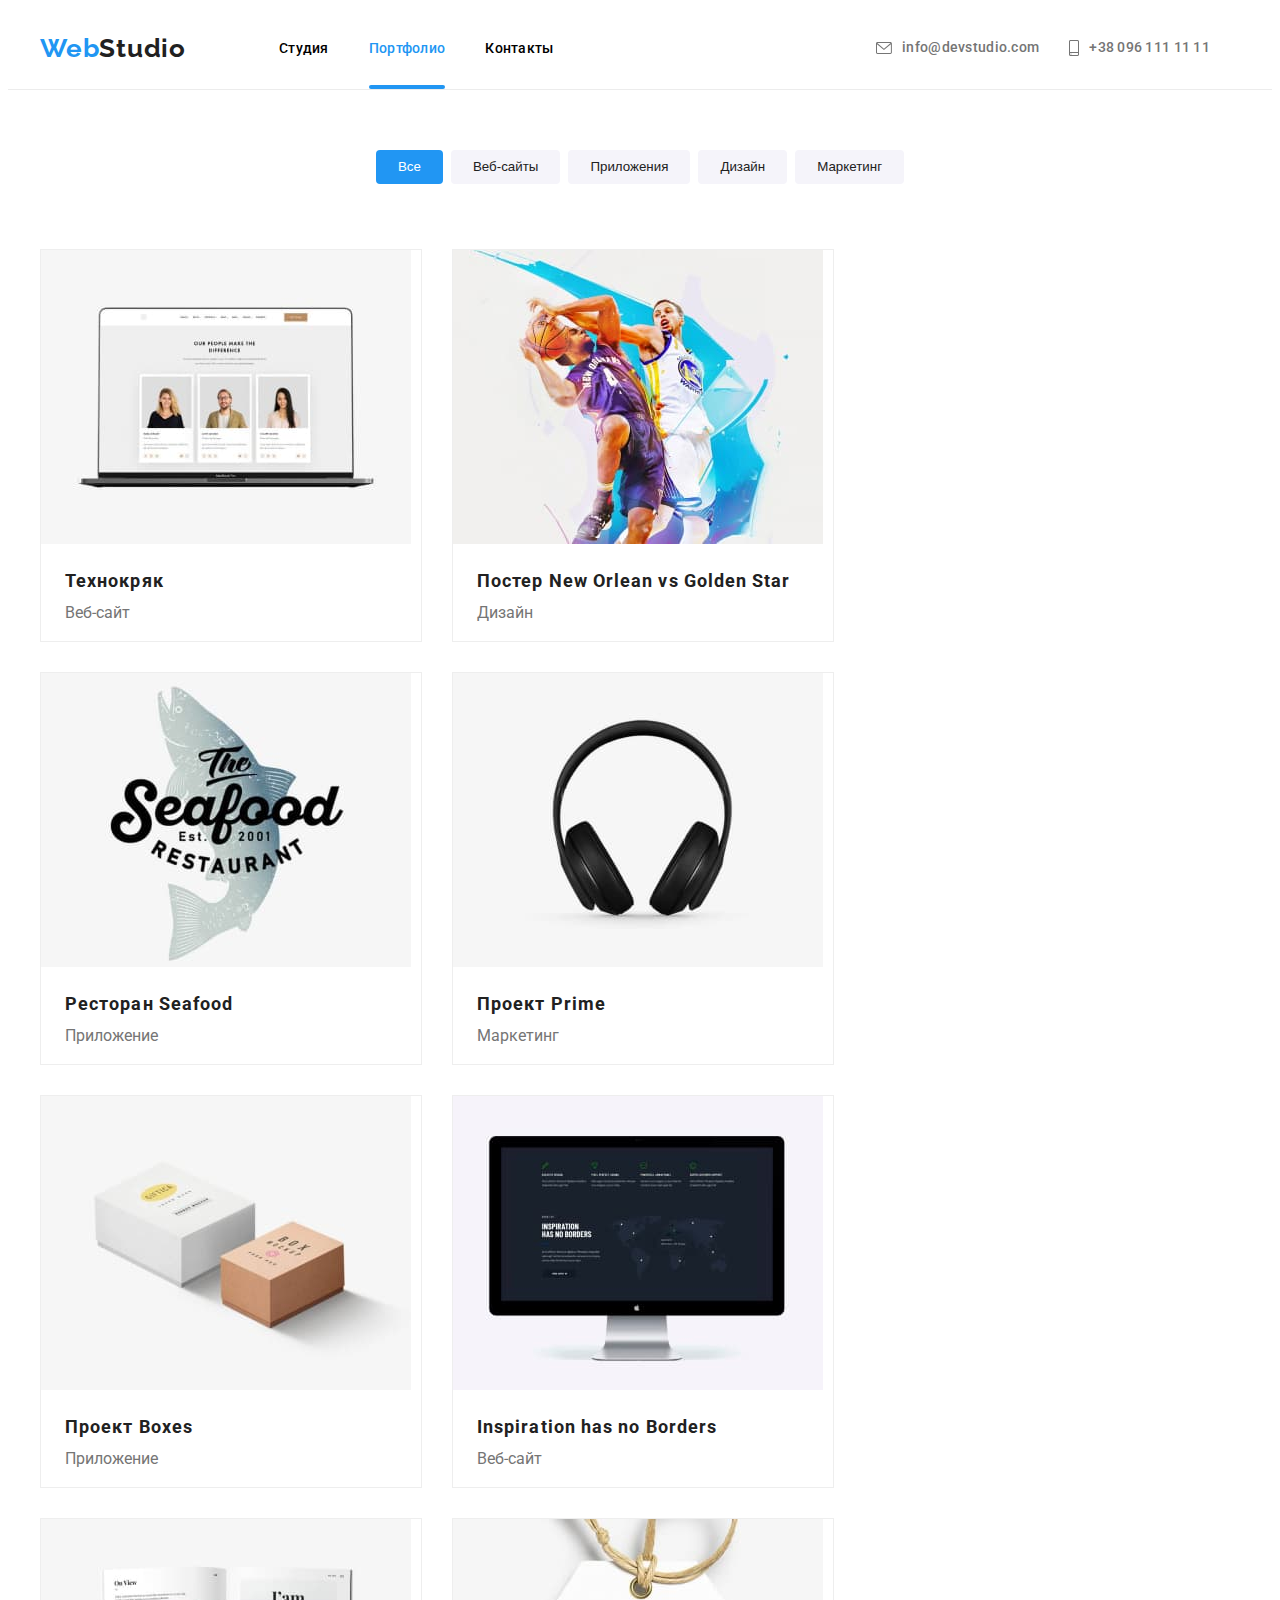
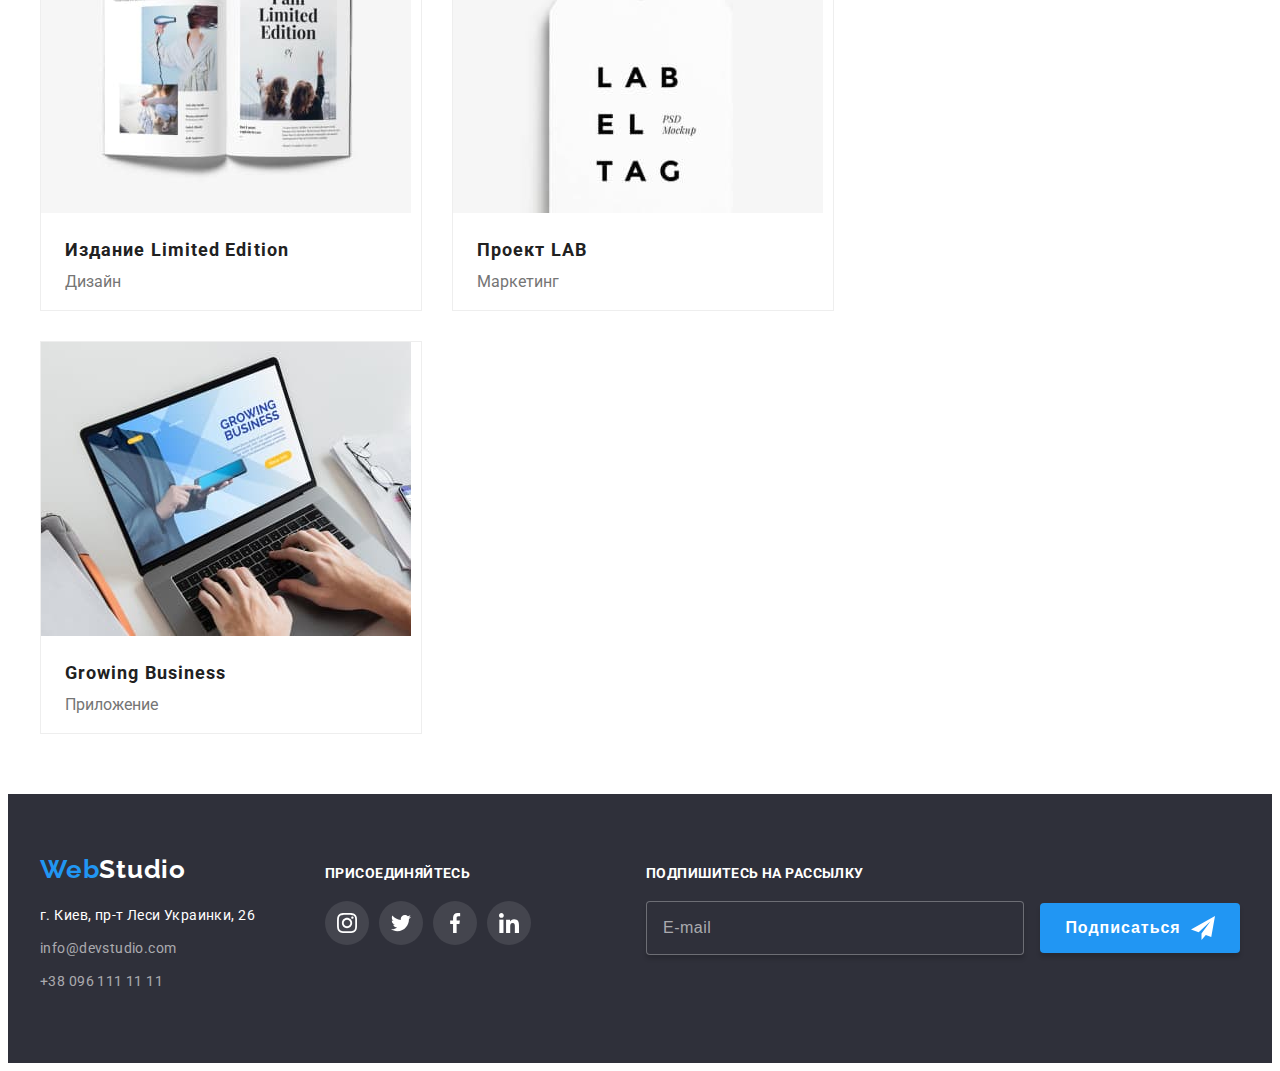
==== commit b9774263: "ДЗ 8 ver. 1" ====
--- a/portfolio.html
+++ b/portfolio.html
@@ -50,6 +50,7 @@
             </li>
         </ul>
         </div>
+        
         <div class="mobile-menu" data-menu>
             <button type="button" class="mobile-menu__button" data-menu-close>
                 <svg class="icon" width="40" height="40">
@@ -68,34 +69,34 @@
                 </li>
             </ul>
             <div class="mobile">
-                <ul class="list mobile-auth">
-                    <li class="mobile-auth__item">
-                        <a class="link mobile-auth__link mobile-auth__link__active" href="mailto:info@example.com">
-                            info@example.com</a>
-                    </li>
-                    <li class="mobile-auth__item">
-                        <a class="link mobile-auth__link" href="tel:+380961111111">
-                            +38 096 111 11 11
-                        </a>
-                    </li>
-                </ul>
-            </div>
-            <ul class="list mobile-messenger">
-                <li class="mobile-messenger__item">
-                    <a href="" class="link mobile-messenger__link">Instagram</a>
+            <ul class="list mobile-auth">
+                <li class="mobile-auth__item">
+                    <a class="link mobile-auth__link mobile-auth__link__active" href="mailto:info@example.com">
+                        info@devstudio.com</a>
                 </li>
-                <li class="mobile-messenger__item">
-                    <a href="" class="link mobile-messenger__link">Twitter</a>
-                </li>
-                <li class="mobile-messenger__item">
-                    <a href="" class="link mobile-messenger__link">Facebook</a>
-                </li>
-                <li class="mobile-messenger__item">
-                    <a href="" class="link mobile-messenger__link">LinkedIn</a>
+                <li class="mobile-auth__item">
+                    <a class="link mobile-auth__link" href="tel:+380961111111">
+                        +38 096 111 11 11
+                    </a>
                 </li>
             </ul>
         </div>
-        </header>
+        <ul class="list mobile-messenger">
+            <li class="mobile-messenger__item">
+                <a href="" class="link mobile-messenger__link">Instagram</a>
+            </li>
+            <li class="mobile-messenger__item">
+                <a href="" class="link mobile-messenger__link">Twitter</a>
+            </li>
+            <li class="mobile-messenger__item">
+                <a href="" class="link mobile-messenger__link">Facebook</a>
+            </li>
+            <li class="mobile-messenger__item">
+                <a href="" class="link mobile-messenger__link">LinkedIn</a>
+            </li>
+        </ul>
+    </div>
+</header>
     <main>
         <section class="portfolio">
             <div class="container">
@@ -402,7 +403,6 @@
         </div>
     </footer>
     <script src="./js/mobile-menu.js"></script>
-    <script src="./js/modal.js"></script>
 </body>
 </html>
 
--- a/css/portfolio.min.css
+++ b/css/portfolio.min.css
@@ -1,2 +1,2 @@
-:root{--main-font: "Roboto", sans-serif;--secondary-font: "Raleway", sans-serif;--accent-color: #2196f3;--footer-color: #2f303a;--background-color: #ffffff;--font-color: #212121;--description-color: #757575;--secondary-background: #f5f4fa;--adress-color: rgba(255, 255, 255, 0.6);--border-cards: #eeeeee;--accent-mobile-padding-top: 60px;--accent-mobile-padding-bottom: 60px;--accent-padding-top: 94px;--accent-padding-bottom: 94px;--color-link: #afb1b8;--color-footer-link: rgba(255, 255, 255, 0.1);--color-border-header: #ececec;--color-hover-btn: #188ce8}.visually-hidden{position:absolute !important;clip:rect(1px 1px 1px 1px);clip:rect(1px, 1px, 1px, 1px);padding:0 !important;border:0 !important;height:1px !important;width:1px !important;overflow:hidden}body{font-family:var(--main-font);background-color:var(--background-color)}h1,h2,h3,h4,h5,h6,p{margin:0}ul,ol{margin:0;padding:0}img{display:block;max-width:100%;width:100%}.link{text-decoration:none}.list{list-style:none}.address{font-style:normal}.title{font-weight:700;font-size:28px;line-height:1.17;letter-spacing:0.03em;color:var(--font-color);text-align:center;margin-bottom:30px}@media screen and (min-width: 1200px){.title{font-size:36px;margin-bottom:50px}}.container{padding-left:15px;padding-right:15px}.header .container{display:flex;align-items:center;justify-content:space-between}@media screen and (min-width: 480px){.container{max-width:480px;margin:0 auto}}@media screen and (min-width: 768px){.container{max-width:768px}.about .container{display:flex}}@media screen and (min-width: 1200px){.container{max-width:1200px}}.logo{font-family:var(--secondary-font);font-weight:700;font-size:24px;line-height:1.19;letter-spacing:0.03em}@media screen and (min-width: 1200px){.logo{font-size:26px}}.logo_theme_light{color:var(--font-color);padding:16px 0px}@media screen and (min-width: 768px){.logo_theme_light{margin-right:88px;padding:26px 0px}}@media screen and (min-width: 1200px){.logo_theme_light{margin-right:93px;padding-top:24px;padding-bottom:25px}}.logo_theme_dark{color:var(--background-color)}.logo_accent-text{color:var(--accent-color)}.button{font-size:16px;line-height:1.88;letter-spacing:0.06em;cursor:pointer;border:none;border-radius:4px}.social-list{display:flex;flex-wrap:wrap;justify-content:center;align-items:center;margin-top:16px;width:100%;max-width:100%}.social-list__item{display:flex;justify-content:center;align-items:center}.social-list__item:not(:last-child){margin-right:10px}.social-list__link{display:flex;justify-content:center;align-items:center;width:44px;height:44px;border-radius:50%;background-color:var(--background-color);fill:var(--color-link);transition:fill 250ms cubic-bezier(0.4, 0, 0.2, 1),background-color 250ms cubic-bezier(0.4, 0, 0.2, 1)}.social-list__link:hover,.social-list__link:focus{fill:var(--background-color);background-color:var(--accent-color)}.portfolio-btn{font-weight:500;color:var(--font-color);background-color:var(--secondary-background);height:38px;width:128px;left:576px;top:174px;transition:background-color 250ms cubic-bezier(0.4, 0, 0.2, 1),color 250ms cubic-bezier(0.4, 0, 0.2, 1),box-shadow 250ms cubic-bezier(0.4, 0, 0.2, 1)}.portfolio-btn:hover,.portfolio-btn:focus{background-color:var(--accent-color);color:var(--background-color);box-shadow:0px 3px 1px rgba(0,0,0,0.1),0px 1px 2px rgba(0,0,0,0.08),0px 2px 2px rgba(0,0,0,0.12)}.portfolio-btn_active{background-color:var(--accent-color);color:var(--background-color);height:38px;width:73px;left:495px;top:174px;box-shadow:0px 3px 1px rgba(0,0,0,0.1),0px 1px 2px rgba(0,0,0,0.08),0px 2px 2px rgba(0,0,0,0.12)}.portfolio-fillter{display:flex;align-items:center;justify-content:center;margin-bottom:50px}.portfolio-fillter__item:not(:last-child){margin-right:8px}.header{border-bottom:1px solid #ececec}@media screen and (max-width: 767px){.header{padding:10px 15px}.menu{display:none}.contact-list{display:none}.burger-btn{display:inline-flex;color:var(--color-title);border:none;padding:0;margin:0;cursor:pointer;background-color:transparent}.burger-btn:hover,.burger-btn:focus{fill:var(--accent-color)}.mobile-menu__button{position:absolute;top:10px;right:15px;display:inline-flex;color:var(--color-title);border:none;padding:0;margin:0;cursor:pointer;background-color:transparent;transition:fill 250ms cubic-bezier(0.4, 0, 0.2, 1)}.mobile-menu__button:hover,.mobile-menu__button:focus{fill:var(--accent-color)}.mobile{margin-top:auto}.mobile-menu{display:flex;flex-direction:column;position:fixed;top:0;left:50%;opacity:0;visibility:hidden;pointer-events:none;overflow-y:scroll;width:100vw;height:100vh;max-width:767px;padding:48px 40px;background-color:#ffffff;box-shadow:0px 4px 8px rgba(0,0,0,0.04),0px 2px 4px rgba(0,0,0,0.08),0px 1px 3px rgba(0,0,0,0.16);transition:transform 250ms cubic-bezier(0.4, 0, 0.2, 1),box-shadow 250ms cubic-bezier(0.4, 0, 0.2, 1)}}@media screen and (max-width: 767px) and (max-width: 479px){.mobile-menu{padding-left:15px;padding-right:15px}}@media screen and (max-width: 767px){.mobile-menu.is-open{transform:translateX(-50%);opacity:1;visibility:visible;pointer-events:auto;z-index:1}.mobile-nav__item{margin-bottom:32px;font-weight:500;letter-spacing:0.02em;font-size:40px;line-height:1.18}}@media screen and (max-width: 767px) and (max-width: 479px){.mobile-nav__item{font-size:34px}}@media screen and (max-width: 767px){.mobile-nav__link{color:var(--color-title);transition:color 250ms cubic-bezier(0.4, 0, 0.2, 1)}.mobile-nav__link:hover,.mobile-nav__link:focus{color:var(--accent-color)}.mobile-nav__link__active{color:var(--accent-color)}.mobile-messenger{display:flex}.mobile-messenger__item{position:relative;font-weight:500;font-size:18px;line-height:1.22;letter-spacing:0.02em}}@media screen and (max-width: 767px) and (max-width: 479px){.mobile-messenger__item{font-size:14px}}@media screen and (max-width: 767px){.mobile-messenger__item:not(:last-child){margin-right:20px}.mobile-messenger__item:not(:last-child)::after{position:absolute;content:"";display:block;top:0;right:-10px;height:100%;width:1px;background-color:rgba(33,33,33,0.2)}.mobile-messenger__link{color:var(--accent-color)}.mobile-auth{margin-bottom:64px}.mobile-auth__item{font-weight:500;font-size:24px;line-height:1.17;letter-spacing:0.02em}}@media screen and (max-width: 767px) and (max-width: 479px){.mobile-auth__item{font-size:18px}}@media screen and (max-width: 767px){.mobile-auth__item+.mobile-auth__item{margin-top:32px}.mobile-auth__link{color:var(--color-subtext)}.mobile-auth__link__active{font-size:34px;line-height:1.18;color:var(--accent-color)}}@media screen and (max-width: 767px) and (max-width: 479px){.mobile-auth__link__active{font-size:28px}}@media screen and (min-width: 768px){.burger-btn{display:none}.mobile-menu{display:none}.navigation{display:flex;align-items:center}.menu{display:flex;align-items:center}.menu__item:not(:last-child){margin-right:40px}.menu__link{font-weight:500;font-size:14px;line-height:1.14;letter-spacing:0.02em;padding-top:33px;color:var(--color-title);display:block;transition-property:all;transition:color 250ms cubic-bezier(0.4, 0, 0.2, 1);padding-bottom:32px}.menu__link:hover,.menu__link:focus{color:var(--accent-color)}.menu__link_current{color:var(--accent-color);position:relative}.menu__link_current::after{position:absolute;display:block;content:"";width:100%;height:4px;background:var(--accent-color);border-radius:2px;bottom:0px}}@media screen and (min-width: 768px) and (min-width: 1200px){.menu__link_current::after{bottom:0px}}@media screen and (min-width: 768px){.contact-list{display:block;justify-content:center;align-items:center;font-weight:500;font-size:12px;line-height:1.16;letter-spacing:0.02em}}@media screen and (min-width: 768px) and (min-width: 1200px){.contact-list{display:flex;margin-left:auto;font-weight:500;font-size:14px;line-height:1.14;letter-spacing:0.02em;align-items:center}.contact-list__item{margin-right:30px}}@media screen and (min-width: 768px) and (max-width: 1199px){.contact-list__item:not(:last-child){margin-bottom:10px}}@media screen and (min-width: 768px){.contact-list__logo{display:flex;align-items:center;color:var(--description-color);transition-property:all;transition:color 250ms cubic-bezier(0.4, 0, 0.2, 1)}}@media screen and (min-width: 768px) and (min-width: 1200px){.contact-list__logo{padding-top:32px;padding-bottom:32px}}@media screen and (min-width: 768px) and (max-width: 1199px){.contact-list__logo{padding-top:20px}.contact-list__logo-link{padding-top:0;padding-bottom:20px}}@media screen and (min-width: 768px){.contact-list__logo:hover,.contact-list__logo:focus{color:var(--accent-color)}.contact-list__icon-header{margin-right:10px;fill:var(--description-color);transition-property:all;transition:fill 250ms cubic-bezier(0.4, 0, 0.2, 1)}.contact-list__logo:hover .contact-list__icon-header,.contact-list__logo:focus .contact-list__icon-header{fill:var(--accent-color)}}.hero{background-repeat:no-repeat;background-size:cover;background-position:center;margin-right:auto;margin-left:auto;height:400px;background-image:linear-gradient(rgba(47,48,58,0.4), rgba(47,48,58,0.4)),url(../images/hero/bg-hero-mobile.jpg)}@media screen and (min-device-pixel-ratio: 2), screen and (min-resolution: 192dpi), screen and (min-resolution: 2dppx){.hero{background-image:linear-gradient(to bottom, rgba(47,48,58,0.4), rgba(47,48,58,0.4)),url(../images/hero/bg-hero-mobile@2x.jpg)}}@media screen and (min-width: 768px){.hero{background-image:linear-gradient(to bottom, rgba(47,48,58,0.4), rgba(47,48,58,0.4)),url(../images/hero/bg-hero-tablet.jpg)}}@media screen and (min-width: 768px) and (min-device-pixel-ratio: 2), screen and (min-width: 768px) and (min-resolution: 192dpi), screen and (min-width: 768px) and (min-resolution: 2dppx){.hero{background-image:linear-gradient(to bottom, rgba(47,48,58,0.4), rgba(47,48,58,0.4)),url(../images/hero/bg-hero-tablet@2x.jpg)}}@media screen and (min-width: 1200px){.hero{max-width:1600px;height:600px;background-image:linear-gradient(to bottom, rgba(47,48,58,0.4), rgba(47,48,58,0.4)),url(../images/hero/bg-hero-desktop.jpg)}}@media screen and (min-width: 1200px) and (min-device-pixel-ratio: 2), screen and (min-width: 1200px) and (min-resolution: 192dpi), screen and (min-width: 1200px) and (min-resolution: 2dppx){.hero{background-image:linear-gradient(to bottom, rgba(47,48,58,0.4), rgba(47,48,58,0.4)),url(../images/hero/bg-hero-desktop@2x.jpg)}}.hero__container{display:flex;flex-direction:column;justify-content:center;align-items:center;text-align:center;padding:118px 44px}@media screen and (min-width: 768px){.hero__container{padding-left:204px;padding-right:204px}}@media screen and (min-width: 1200px){.hero__container{padding:200px 252px}}.hero__title{margin-bottom:30px;font-weight:900;font-size:26px;line-height:1.62;text-align:center;letter-spacing:0.06em;text-transform:uppercase;color:var(--background-color)}@media screen and (min-width: 1200px){.hero__title{font-size:44px;line-height:1.36}}.hero__btn{display:inline-block;font-weight:700;background-color:var(--accent-color);color:var(--background-color);height:50px;width:200px;left:700px;top:430px;box-shadow:0px 4px 4px 0px rgba(0,0,0,0.15);transition:background-color 250ms cubic-bezier(0.4, 0, 0.2, 1)}.hero__btn:hover,.hero__btn:focus{background-color:var(--color-hover-btn)}.portfolio{padding-top:var(--accent-mobile-padding-top);padding-bottom:var(--accent-mobile-padding-bottom)}@media screen and (min-width: 768px){.portfolio-list{display:flex;flex-wrap:wrap;margin-left:-30px;margin-top:-30px}}.portfolio-list__item{display:flex;margin-bottom:30px;border:1px solid #eeeeee}@media screen and (min-width: 768px){.portfolio-list__item{flex-basis:calc((100% - 2 * 30px) / 2);margin-left:30px;margin-top:30px;margin-bottom:0}}@media screen and (min-width: 1200px){.portfolio-list__item{flex-basis:calc((100% - 3 * 30px) / 3)}}.portfolio-list__link{display:block;transition-property:all;transition:box-shadow 250ms cubic-bezier(0.4, 0, 0.2, 1)}.portfolio-list__link:hover,.portfolio-list__link:focus{box-shadow:0px 1px 1px rgba(0,0,0,0.12),0px 4px 4px rgba(0,0,0,0.06),1px 4px 6px rgba(0,0,0,0.16)}.portfolio-list__block{padding:19px 24px;width:100%}.portfolio-list__block-link{position:relative;overflow:hidden}.portfolio-list__overlay{position:absolute;top:0;left:0;background:rgba(33,150,243,0.9);color:var(--background-color);font-size:18px;line-height:1.5;padding:63px 24px;height:100%;transform:translateY(100%);opacity:0;transition-property:all;transition:transform 250ms cubic-bezier(0.4, 0, 0.2, 1)}@media screen and (max-width: 425px){.portfolio-list__overlay{padding:5% 5%;letter-spacing:0.01em;font-size:16px}}.portfolio-list__link:hover .portfolio-list__overlay,.portfolio-list__link:focus .portfolio-list__overlay{opacity:1;transform:translateY(0%)}.portfolio-list__project-name{font-weight:700;font-size:18px;line-height:2;letter-spacing:0.06em;color:var(--font-color);margin-bottom:4px}.portfolio-list__project-type{color:var(--description-color)}.filter-list{display:flex;flex-wrap:wrap;justify-content:left;margin-bottom:40px}@media screen and (min-width: 768px){.filter-list{justify-content:center;margin-bottom:30px}}@media screen and (min-width: 1200px){.filter-list{margin-bottom:50px}}.filter-list__item{margin-bottom:15px}.filter-list__item:not(:last-child){margin-right:8px}.filter-list__btn{font-weight:500;line-height:1.62;cursor:pointer;color:var(--font-color);background-color:var(--secondary-background);border:none;border-radius:4px;padding-left:22px;padding-right:22px;padding-top:6px;padding-bottom:6px;transition-property:all;transition:color 250ms cubic-bezier(0.4, 0, 0.2, 1),background-color 250ms cubic-bezier(0.4, 0, 0.2, 1),box-shadow 250ms cubic-bezier(0.4, 0, 0.2, 1)}.filter-list__btn:hover,.filter-list__btn:focus{background-color:var(--accent-color);color:var(--background-color);box-shadow:0px 3px 1px rgba(0,0,0,0.1),0px 3px 1px rgba(0,0,0,0.1),0px 1px 2px rgba(0,0,0,0.08),0px 2px 2px rgba(0,0,0,0.12)}.filter-list__btn-color{background-color:var(--accent-color);color:var(--background-color)}.footer{background-color:var(--footer-color);padding-top:60px;padding-bottom:60px}.footer-container{display:flex;flex-direction:column;align-items:center;text-align:center;width:100%}@media screen and (min-width: 768px){.footer-container{flex-direction:row;flex-wrap:wrap;display:flex;align-items:baseline;justify-content:space-evenly}}@media screen and (min-width: 1200px){.footer-container{flex-wrap:nowrap;align-items:baseline;display:flex;text-align:left;margin-bottom:0}}@media screen and (min-width: 1200px){.contacts-section{margin-right:70px}}.address{font-style:normal}.address__list{display:flex;flex-direction:column;align-items:center;margin-top:20px}@media screen and (min-width: 1200px){.address__list{display:block}}.address__item{margin-bottom:8px}@media screen and (min-width: 1200px){.address__item{margin-bottom:9px}}.address__link{font-size:14px;line-height:1.71;letter-spacing:0.03em;color:var(--adress-color);transition:color 250ms cubic-bezier(0.4, 0, 0.2, 1)}.address__link:hover,.address__link:focus{color:var(--accent-color)}.address__link_theme-light{color:var(--background-color);transition:color 250ms cubic-bezier(0.4, 0, 0.2, 1)}.address__link_theme-light:hover,.address__link_theme-light:focus{color:var(--accent-color)}.footer-social-list{display:flex;flex-direction:column;align-items:center;height:80px}@media screen and (max-width: 768px){.footer-social-list{margin-top:60px}}.footer-social-list__list{margin-top:20px;flex-wrap:nowrap}.footer-social-list__text{font-size:14px;font-weight:700;line-height:1.14;letter-spacing:0.03em;color:var(--background-color);text-transform:uppercase}.footer-social-list__link{background-color:var(--color-footer-link);fill:var(--background-color)}@media screen and (max-width: 1199px){.form-field{text-align:center;margin-top:60px}}@media screen and (min-width: 1200px){.form-field{margin-left:auto}}.form-field__text{display:block;font-size:14px;font-weight:700;line-height:1.14;letter-spacing:0.03em;color:var(--background-color);text-transform:uppercase}@media screen and (min-width: 1200px){.form-field__text{text-align:left}}.footer-form{margin-top:20px}@media screen and (max-width: 1199px){.footer-form{text-align:center}}@media screen and (min-width: 1200px){.footer-form{display:block}}.footer-form__input{width:100%;max-width:450px;height:50px;margin-bottom:20px;border:1px solid rgba(255,255,255,0.3);box-shadow:0px 4px 4px rgba(0,0,0,0.15);border-radius:4px;background-color:var(--footer-color);padding-left:16px;color:var(--adress-color)}@media screen and (min-width: 768px) and (max-width: 1199px){.footer-form__input{display:block;width:450px;margin:0 auto 20px}}@media screen and (min-width: 1200px){.footer-form__input{width:358px;margin-right:12px;margin-bottom:0}}.footer-form__input::placeholder{font-size:16px;font-weight:400;line-height:1.25;letter-spacing:0.03em;color:var(--adress-color)}.footer-form__btn{display:inline-flex;justify-content:center;align-items:center}.footer-form__icon{fill:var(--background-color);margin-left:10px}
+:root{--main-font: "Roboto", sans-serif;--secondary-font: "Raleway", sans-serif;--accent-color: #2196f3;--footer-color: #2f303a;--background-color: #ffffff;--font-color: #212121;--description-color: #757575;--secondary-background: #f5f4fa;--adress-color: rgba(255, 255, 255, 0.6);--border-cards: #eeeeee;--accent-mobile-padding-top: 60px;--accent-mobile-padding-bottom: 60px;--accent-padding-top: 94px;--accent-padding-bottom: 94px;--color-link: #afb1b8;--color-footer-link: rgba(255, 255, 255, 0.1);--color-border-header: #ececec;--color-hover-btn: #188ce8}.visually-hidden{position:absolute !important;clip:rect(1px 1px 1px 1px);clip:rect(1px, 1px, 1px, 1px);padding:0 !important;border:0 !important;height:1px !important;width:1px !important;overflow:hidden}body{font-family:var(--main-font);background-color:var(--background-color)}h1,h2,h3,h4,h5,h6,p{margin:0}ul,ol{margin:0;padding:0}img{display:block;max-width:100%;width:100%}.link{text-decoration:none}.list{list-style:none}.address{font-style:normal}.title{font-weight:700;font-size:28px;line-height:1.17;letter-spacing:0.03em;color:var(--font-color);text-align:center;margin-bottom:30px}@media screen and (min-width: 1200px){.title{font-size:36px;margin-bottom:50px}}.container{padding-left:15px;padding-right:15px}.header .container{display:flex;align-items:center;justify-content:space-between}@media screen and (min-width: 480px){.container{max-width:480px;margin:0 auto}}@media screen and (min-width: 768px){.container{max-width:768px}.about .container{display:flex}}@media screen and (min-width: 1200px){.container{max-width:1200px}}.logo{font-family:var(--secondary-font);font-weight:700;font-size:24px;line-height:1.19;letter-spacing:0.03em}@media screen and (min-width: 1200px){.logo{font-size:26px}}.logo_theme_light{color:var(--font-color);padding:16px 0px}@media screen and (min-width: 768px){.logo_theme_light{margin-right:88px;padding:26px 0px}}@media screen and (min-width: 1200px){.logo_theme_light{margin-right:93px;padding-top:24px;padding-bottom:25px}}.logo_theme_dark{color:var(--background-color)}.logo_accent-text{color:var(--accent-color)}.button{font-size:16px;line-height:1.88;letter-spacing:0.06em;cursor:pointer;border:none;border-radius:4px}.social-list{display:flex;flex-wrap:wrap;justify-content:center;align-items:center;margin-top:16px;width:100%;max-width:100%}.social-list__item{display:flex;justify-content:center;align-items:center}.social-list__item:not(:last-child){margin-right:10px}.social-list__link{display:flex;justify-content:center;align-items:center;width:44px;height:44px;border-radius:50%;background-color:var(--background-color);fill:var(--color-link);transition:fill 250ms cubic-bezier(0.4, 0, 0.2, 1),background-color 250ms cubic-bezier(0.4, 0, 0.2, 1)}.social-list__link:hover,.social-list__link:focus{fill:var(--background-color);background-color:var(--accent-color)}.portfolio-btn{font-weight:500;color:var(--font-color);background-color:var(--secondary-background);height:38px;width:128px;left:576px;top:174px;transition:background-color 250ms cubic-bezier(0.4, 0, 0.2, 1),color 250ms cubic-bezier(0.4, 0, 0.2, 1),box-shadow 250ms cubic-bezier(0.4, 0, 0.2, 1)}.portfolio-btn:hover,.portfolio-btn:focus{background-color:var(--accent-color);color:var(--background-color);box-shadow:0px 3px 1px rgba(0,0,0,0.1),0px 1px 2px rgba(0,0,0,0.08),0px 2px 2px rgba(0,0,0,0.12)}.portfolio-btn_active{background-color:var(--accent-color);color:var(--background-color);height:38px;width:73px;left:495px;top:174px;box-shadow:0px 3px 1px rgba(0,0,0,0.1),0px 1px 2px rgba(0,0,0,0.08),0px 2px 2px rgba(0,0,0,0.12)}.portfolio-fillter{display:flex;align-items:center;justify-content:center;margin-bottom:50px}.portfolio-fillter__item:not(:last-child){margin-right:8px}.header{border-bottom:1px solid #ececec}@media screen and (max-width: 767px){.header{padding:10px 15px}.menu{display:none}.contact-list{display:none}.burger-btn{display:inline-flex;color:var(--color-title);border:none;padding:0;margin:0;cursor:pointer;background-color:transparent}.burger-btn:hover,.burger-btn:focus{fill:var(--accent-color)}.mobile-menu__button{position:absolute;top:10px;right:15px;display:inline-flex;color:var(--color-title);border:none;padding:0;margin:0;cursor:pointer;background-color:transparent;transition:fill 250ms cubic-bezier(0.4, 0, 0.2, 1)}.mobile-menu__button:hover,.mobile-menu__button:focus{fill:var(--accent-color)}.mobile{margin-top:auto}.mobile-menu{display:flex;flex-direction:column;position:fixed;top:0;left:50%;opacity:0;visibility:hidden;pointer-events:none;overflow-y:scroll;width:100vw;height:100vh;max-width:767px;padding:48px 40px;background-color:#ffffff;box-shadow:0px 4px 8px rgba(0,0,0,0.04),0px 2px 4px rgba(0,0,0,0.08),0px 1px 3px rgba(0,0,0,0.16);transition:transform 250ms cubic-bezier(0.4, 0, 0.2, 1),box-shadow 250ms cubic-bezier(0.4, 0, 0.2, 1)}}@media screen and (max-width: 767px) and (max-width: 479px){.mobile-menu{padding-left:15px;padding-right:15px}}@media screen and (max-width: 767px){.mobile-menu.is-open{transform:translateX(-50%);opacity:1;visibility:visible;pointer-events:auto;z-index:1}.mobile-nav__item{margin-bottom:32px;font-weight:500;letter-spacing:0.02em;font-size:40px;line-height:1.18}}@media screen and (max-width: 767px) and (max-width: 479px){.mobile-nav__item{font-size:34px}}@media screen and (max-width: 767px){.mobile-nav__link{color:var(--color-title);transition:color 250ms cubic-bezier(0.4, 0, 0.2, 1)}.mobile-nav__link:hover,.mobile-nav__link:focus{color:var(--accent-color)}.mobile-nav__link__active{color:var(--accent-color)}.mobile-messenger{display:flex}.mobile-messenger__item{position:relative;font-weight:500;font-size:18px;line-height:1.22;letter-spacing:0.02em}}@media screen and (max-width: 767px) and (max-width: 479px){.mobile-messenger__item{font-size:14px}}@media screen and (max-width: 767px){.mobile-messenger__item:not(:last-child){margin-right:20px}.mobile-messenger__item:not(:last-child)::after{position:absolute;content:"";display:block;top:0;right:-10px;height:100%;width:1px;background-color:rgba(33,33,33,0.2)}.mobile-messenger__link{color:var(--accent-color)}.mobile-auth{margin-bottom:64px}.mobile-auth__item{font-weight:500;font-size:24px;line-height:1.17;letter-spacing:0.02em}}@media screen and (max-width: 767px) and (max-width: 479px){.mobile-auth__item{font-size:18px}}@media screen and (max-width: 767px){.mobile-auth__item+.mobile-auth__item{margin-top:32px}.mobile-auth__link{color:var(--color-subtext)}.mobile-auth__link__active{font-size:34px;line-height:1.18;color:var(--accent-color)}}@media screen and (max-width: 767px) and (max-width: 479px){.mobile-auth__link__active{font-size:28px}}@media screen and (min-width: 768px){.burger-btn{display:none}.mobile-menu{display:none}.navigation{display:flex;align-items:center}.menu{display:flex;align-items:center}.menu__item:not(:last-child){margin-right:40px}.menu__link{font-weight:500;font-size:14px;line-height:1.14;letter-spacing:0.02em;padding-top:33px;color:var(--color-title);display:block;transition-property:all;transition:color 250ms cubic-bezier(0.4, 0, 0.2, 1);padding-bottom:32px}.menu__link:hover,.menu__link:focus{color:var(--accent-color)}.menu__link_current{color:var(--accent-color);position:relative}.menu__link_current::after{position:absolute;display:block;content:"";width:100%;height:4px;background:var(--accent-color);border-radius:2px;bottom:0px}}@media screen and (min-width: 768px) and (min-width: 1200px){.menu__link_current::after{bottom:0px}}@media screen and (min-width: 768px){.contact-list{display:block;justify-content:center;align-items:center;font-weight:500;font-size:12px;line-height:1.16;letter-spacing:0.02em}}@media screen and (min-width: 768px) and (min-width: 1200px){.contact-list{display:flex;margin-left:auto;font-weight:500;font-size:14px;line-height:1.14;letter-spacing:0.02em;align-items:center}.contact-list__item{margin-right:30px}}@media screen and (min-width: 768px) and (max-width: 1199px){.contact-list__item:not(:last-child){margin-bottom:10px}}@media screen and (min-width: 768px){.contact-list__logo{display:flex;align-items:center;color:var(--description-color);transition-property:all;transition:color 250ms cubic-bezier(0.4, 0, 0.2, 1)}}@media screen and (min-width: 768px) and (min-width: 1200px){.contact-list__logo{padding-top:32px;padding-bottom:32px}}@media screen and (min-width: 768px) and (max-width: 1199px){.contact-list__logo{padding-top:20px}.contact-list__logo-link{padding-top:0;padding-bottom:20px}}@media screen and (min-width: 768px){.contact-list__logo:hover,.contact-list__logo:focus{color:var(--accent-color)}.contact-list__icon-header{margin-right:10px;fill:var(--description-color);transition-property:all;transition:fill 250ms cubic-bezier(0.4, 0, 0.2, 1)}.contact-list__logo:hover .contact-list__icon-header,.contact-list__logo:focus .contact-list__icon-header{fill:var(--accent-color)}}.hero{background-repeat:no-repeat;background-size:cover;background-position:center;margin-right:auto;margin-left:auto;height:400px;padding-top:118px;padding-bottom:118px;background-image:linear-gradient(rgba(47,48,58,0.4), rgba(47,48,58,0.4)),url(../images/hero/bg-hero-mobile.jpg)}@media screen and (min-device-pixel-ratio: 2), screen and (min-resolution: 192dpi), screen and (min-resolution: 2dppx){.hero{background-image:linear-gradient(to bottom, rgba(47,48,58,0.4), rgba(47,48,58,0.4)),url(../images/hero/bg-hero-mobile@2x.jpg)}}@media screen and (min-width: 768px){.hero{background-image:linear-gradient(to bottom, rgba(47,48,58,0.4), rgba(47,48,58,0.4)),url(../images/hero/bg-hero-tablet.jpg)}}@media screen and (min-width: 768px) and (min-device-pixel-ratio: 2), screen and (min-width: 768px) and (min-resolution: 192dpi), screen and (min-width: 768px) and (min-resolution: 2dppx){.hero{background-image:linear-gradient(to bottom, rgba(47,48,58,0.4), rgba(47,48,58,0.4)),url(../images/hero/bg-hero-tablet@2x.jpg)}}@media screen and (min-width: 1200px){.hero{padding-top:200px;padding-bottom:200px;max-width:1600px;height:600px;background-image:linear-gradient(to bottom, rgba(47,48,58,0.4), rgba(47,48,58,0.4)),url(../images/hero/bg-hero-desktop.jpg)}}@media screen and (min-width: 1200px) and (min-device-pixel-ratio: 2), screen and (min-width: 1200px) and (min-resolution: 192dpi), screen and (min-width: 1200px) and (min-resolution: 2dppx){.hero{background-image:linear-gradient(to bottom, rgba(47,48,58,0.4), rgba(47,48,58,0.4)),url(../images/hero/bg-hero-desktop@2x.jpg)}}.hero__container{display:flex;flex-direction:column;justify-content:center;align-items:center;text-align:center}@media screen and (min-width: 768px){.hero__container{padding-left:204px;padding-right:204px}}.hero__title{margin-bottom:30px;font-weight:900;font-size:26px;line-height:1.62;text-align:center;letter-spacing:0.06em;text-transform:uppercase;color:var(--background-color)}@media screen and (min-width: 480px){.hero__title{width:360px}}@media screen and (min-width: 1200px){.hero__title{width:696px;font-size:44px;line-height:1.36}}.hero__btn{display:inline-block;font-weight:700;background-color:var(--accent-color);color:var(--background-color);height:50px;width:200px;left:700px;top:430px;box-shadow:0px 4px 4px 0px rgba(0,0,0,0.15);transition:background-color 250ms cubic-bezier(0.4, 0, 0.2, 1)}.hero__btn:hover,.hero__btn:focus{background-color:var(--color-hover-btn)}.portfolio{padding-top:var(--accent-mobile-padding-top);padding-bottom:var(--accent-mobile-padding-bottom)}@media screen and (min-width: 768px){.portfolio-list{display:flex;flex-wrap:wrap;margin-left:-30px;margin-top:-30px}}.portfolio-list__item{display:flex;margin-bottom:30px;border:1px solid #eeeeee}@media screen and (min-width: 768px){.portfolio-list__item{flex-basis:calc((100% - 2 * 30px) / 2);margin-left:30px;margin-top:30px;margin-bottom:0}}@media screen and (min-width: 1200px){.portfolio-list__item{flex-basis:calc((100% - 3 * 30px) / 3)}}.portfolio-list__link{display:block;transition-property:all;transition:box-shadow 250ms cubic-bezier(0.4, 0, 0.2, 1)}.portfolio-list__link:hover,.portfolio-list__link:focus{box-shadow:0px 1px 1px rgba(0,0,0,0.12),0px 4px 4px rgba(0,0,0,0.06),1px 4px 6px rgba(0,0,0,0.16)}.portfolio-list__block{padding:19px 24px;width:100%}.portfolio-list__block-link{position:relative;overflow:hidden}.portfolio-list__overlay{position:absolute;top:0;left:0;background:rgba(33,150,243,0.9);color:var(--background-color);font-size:18px;line-height:1.5;padding:63px 24px;height:100%;transform:translateY(100%);opacity:0;transition-property:all;transition:transform 250ms cubic-bezier(0.4, 0, 0.2, 1)}@media screen and (max-width: 425px){.portfolio-list__overlay{padding:5% 5%;letter-spacing:0.01em;font-size:16px}}.portfolio-list__link:hover .portfolio-list__overlay,.portfolio-list__link:focus .portfolio-list__overlay{opacity:1;transform:translateY(0%)}.portfolio-list__project-name{font-weight:700;font-size:18px;line-height:2;letter-spacing:0.06em;color:var(--font-color);margin-bottom:4px}.portfolio-list__project-type{color:var(--description-color)}.filter-list{display:flex;flex-wrap:wrap;justify-content:left;margin-bottom:40px}@media screen and (min-width: 768px){.filter-list{justify-content:center;margin-bottom:30px}}@media screen and (min-width: 1200px){.filter-list{margin-bottom:50px}}.filter-list__item{margin-bottom:15px}.filter-list__item:not(:last-child){margin-right:8px}.filter-list__btn{font-weight:500;line-height:1.62;cursor:pointer;color:var(--font-color);background-color:var(--secondary-background);border:none;border-radius:4px;padding-left:22px;padding-right:22px;padding-top:6px;padding-bottom:6px;transition-property:all;transition:color 250ms cubic-bezier(0.4, 0, 0.2, 1),background-color 250ms cubic-bezier(0.4, 0, 0.2, 1),box-shadow 250ms cubic-bezier(0.4, 0, 0.2, 1)}.filter-list__btn:hover,.filter-list__btn:focus{background-color:var(--accent-color);color:var(--background-color);box-shadow:0px 3px 1px rgba(0,0,0,0.1),0px 3px 1px rgba(0,0,0,0.1),0px 1px 2px rgba(0,0,0,0.08),0px 2px 2px rgba(0,0,0,0.12)}.filter-list__btn-color{background-color:var(--accent-color);color:var(--background-color)}.footer{background-color:var(--footer-color);padding-top:60px;padding-bottom:60px}.footer-container{display:flex;flex-direction:column;align-items:center;text-align:center;width:100%}@media screen and (min-width: 768px){.footer-container{flex-direction:row;flex-wrap:wrap;display:flex;align-items:baseline;justify-content:space-evenly}}@media screen and (min-width: 1200px){.footer-container{flex-wrap:nowrap;align-items:baseline;display:flex;text-align:left;margin-bottom:0}}@media screen and (min-width: 1200px){.contacts-section{margin-right:70px}}.address{font-style:normal}.address__list{display:flex;flex-direction:column;align-items:center;margin-top:20px}@media screen and (min-width: 1200px){.address__list{display:block}}.address__item{margin-bottom:8px}@media screen and (min-width: 1200px){.address__item{margin-bottom:9px}}.address__link{font-size:14px;line-height:1.71;letter-spacing:0.03em;color:var(--adress-color);transition:color 250ms cubic-bezier(0.4, 0, 0.2, 1)}.address__link:hover,.address__link:focus{color:var(--accent-color)}.address__link_theme-light{color:var(--background-color);transition:color 250ms cubic-bezier(0.4, 0, 0.2, 1)}.address__link_theme-light:hover,.address__link_theme-light:focus{color:var(--accent-color)}.footer-social-list{display:flex;flex-direction:column;align-items:center;height:80px}@media screen and (max-width: 768px){.footer-social-list{margin-top:60px}}@media screen and (min-width: 1200px){.footer-social-list{align-items:flex-start}}.footer-social-list__list{margin-top:20px;flex-wrap:nowrap}.footer-social-list__text{font-size:14px;font-weight:700;line-height:1.14;letter-spacing:0.03em;color:var(--background-color);text-transform:uppercase}.footer-social-list__link{background-color:var(--color-footer-link);fill:var(--background-color)}@media screen and (max-width: 1199px){.form-field{text-align:center;margin-top:60px}}@media screen and (min-width: 1200px){.form-field{margin-left:auto}}.form-field__text{display:block;font-size:14px;font-weight:700;line-height:1.14;letter-spacing:0.03em;color:var(--background-color);text-transform:uppercase}@media screen and (min-width: 1200px){.form-field__text{text-align:left}}.footer-form{margin-top:20px}@media screen and (max-width: 1199px){.footer-form{text-align:center}}@media screen and (min-width: 1200px){.footer-form{display:block}}.footer-form__input{width:100%;max-width:450px;height:50px;margin-bottom:20px;border:1px solid rgba(255,255,255,0.3);box-shadow:0px 4px 4px rgba(0,0,0,0.15);border-radius:4px;background-color:var(--footer-color);padding-left:16px;color:var(--adress-color)}@media screen and (min-width: 768px) and (max-width: 1199px){.footer-form__input{display:block;width:450px;margin:0 auto 20px}}@media screen and (min-width: 1200px){.footer-form__input{width:358px;margin-right:12px;margin-bottom:0}}.footer-form__input::placeholder{font-size:16px;font-weight:400;line-height:1.25;letter-spacing:0.03em;color:var(--adress-color)}.footer-form__btn{display:inline-flex;justify-content:center;align-items:center}.footer-form__icon{fill:var(--background-color);margin-left:10px}
 /*# sourceMappingURL=portfolio.min.css.map */